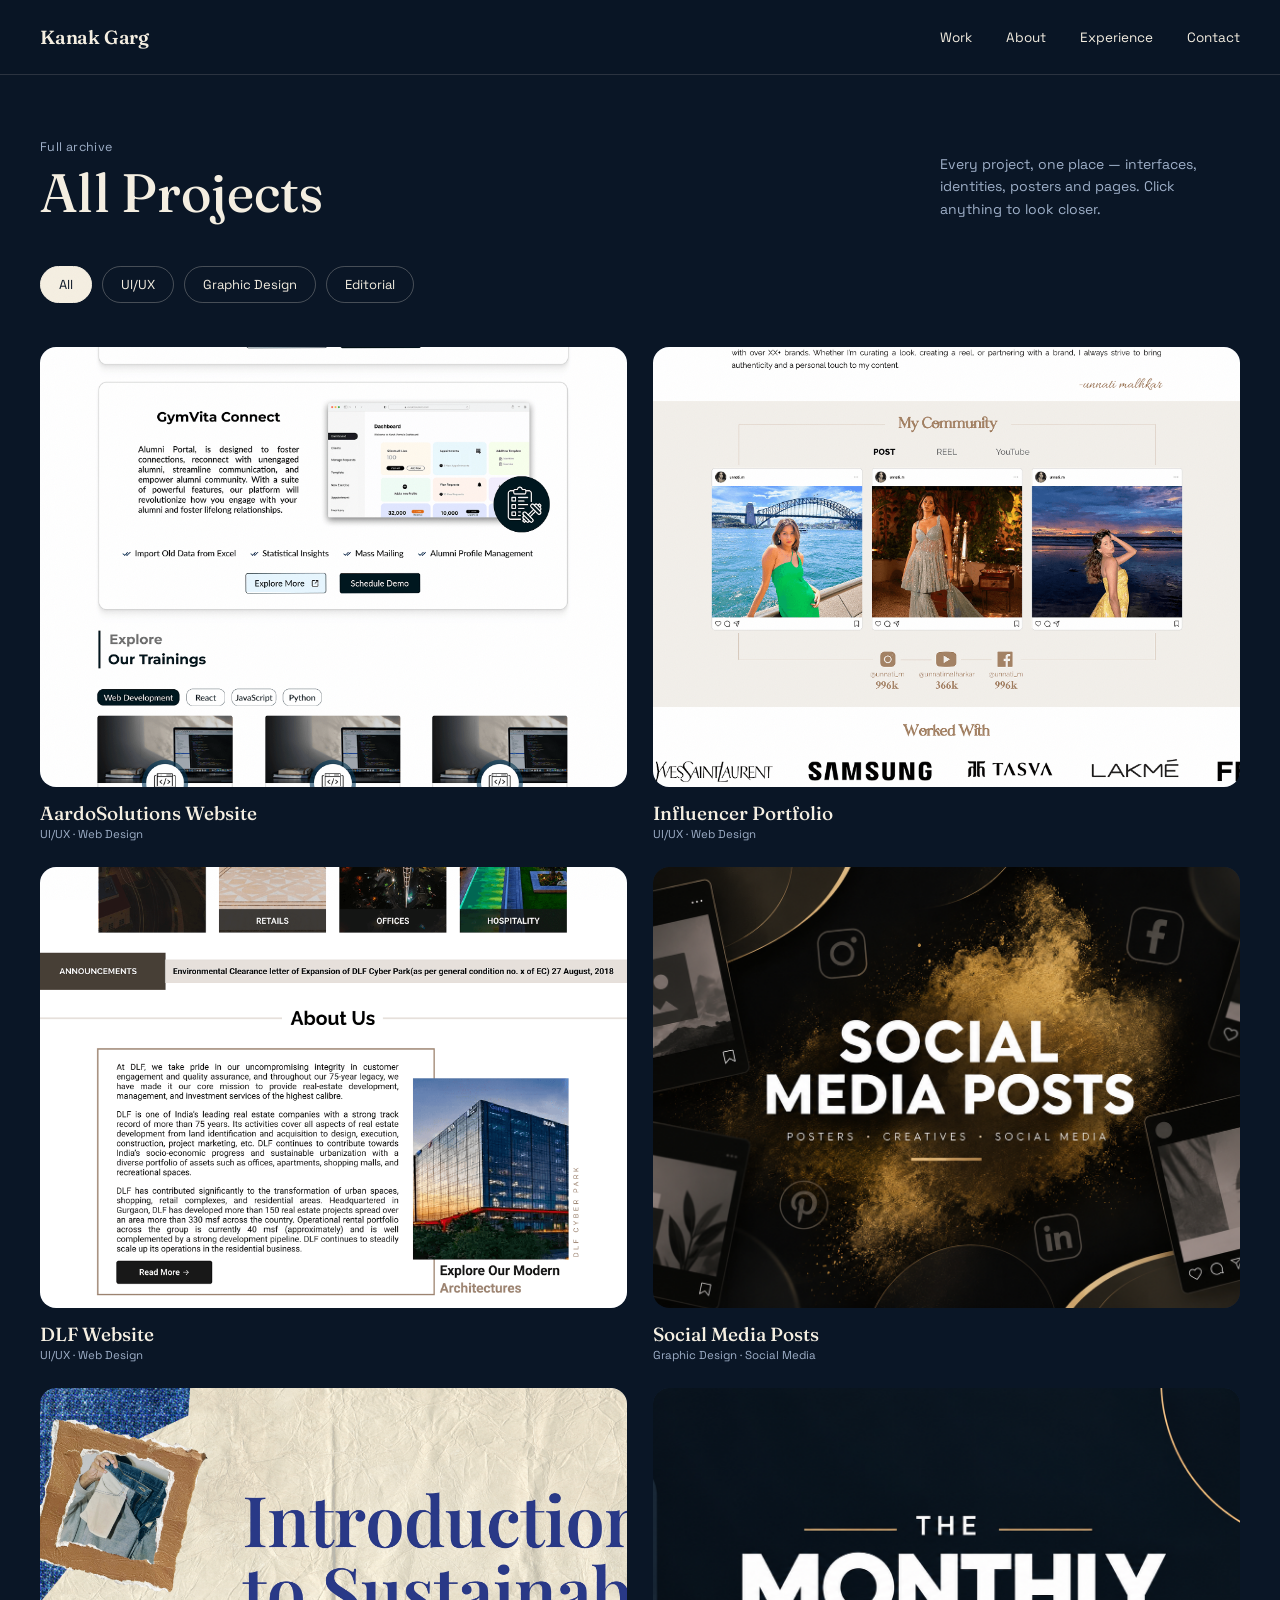
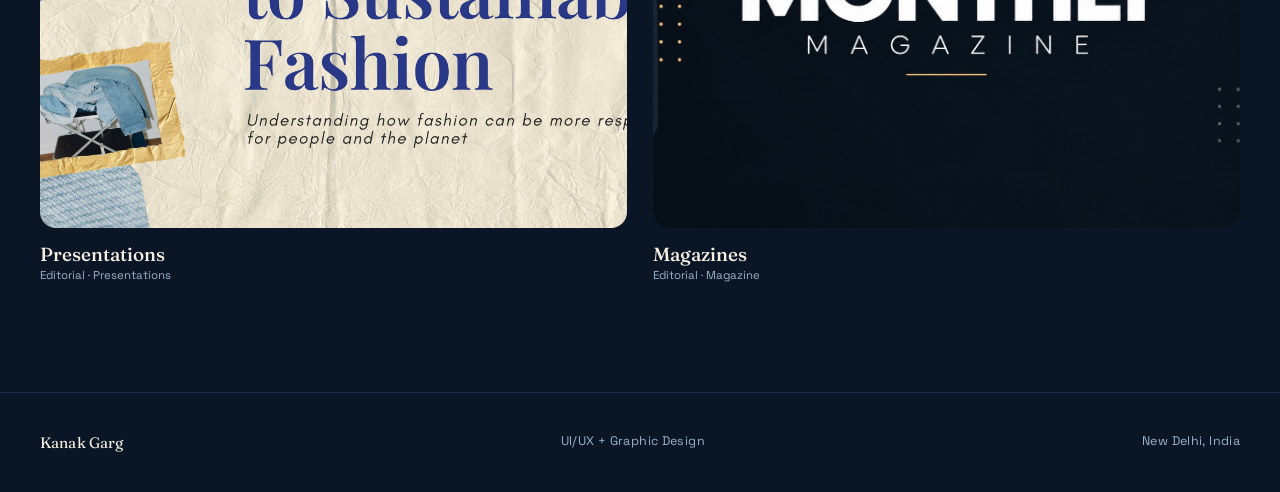
==== projects.html @ b3e83f0d "Replace portfolio with updated version" ====
<!DOCTYPE html>
<html lang="en">
<head>
<meta charset="UTF-8">
<meta name="viewport" content="width=device-width, initial-scale=1.0">
<title>Projects — Kanak Garg</title>
<meta name="description" content="The full project archive of Kanak Garg — UI/UX, graphic design, posters, editorial, presentations and branding.">

<link rel="preconnect" href="https://fonts.googleapis.com">
<link rel="preconnect" href="https://fonts.gstatic.com" crossorigin>
<link href="https://fonts.googleapis.com/css2?family=Fraunces:ital,opsz,wght@0,9..144,340;0,9..144,480;0,9..144,600;1,9..144,420&family=Space+Grotesk:wght@300;400;500;600;700&display=swap" rel="stylesheet">
<link rel="stylesheet" href="style.css">
</head>
<body>

<div class="grain"></div>
<div class="cursor-dot" id="cursorDot"></div>

<!-- ============ NAV ============ -->
<nav id="siteNav">
  <div class="wrap navwrap">
    <a href="index.html#top" class="brand">Kanak Garg</a>
    <button class="menu-toggle" id="menuToggle" aria-label="Toggle menu" aria-expanded="false">
      <span></span><span></span>
    </button>
    <div class="navlinks" id="navLinks">
      <a href="projects.html" data-nav>Work</a>
      <a href="index.html#about" data-nav>About</a>
      <a href="index.html#experience" data-nav>Experience</a>
      <a href="index.html#contact" data-nav>Contact</a>
    </div>
  </div>
</nav>

<!-- ============ ARCHIVE HEADER + GRID ============ -->
<section class="work-section archive-page">
  <div class="wrap">
    <div class="section-head">
      <div>
        <p class="kicker">Full archive</p>
        <h2 class="section-title">All Projects</h2>
      </div>
      <p class="section-note">Every project, one place — interfaces, identities, posters and pages. Click anything to look closer.</p>
    </div>

    <div class="filters" id="filters" role="tablist">
      <button class="filter-btn is-active" data-filter="all">All</button>
      <button class="filter-btn" data-filter="uiux">UI/UX</button>
      <button class="filter-btn" data-filter="graphic">Graphic Design</button>
      <button class="filter-btn" data-filter="editorial">Editorial</button>
    </div>

    <div class="grid" id="projectsGrid"><!-- injected by script.js --></div>
  </div>
</section>

<footer>
  <div class="wrap footer-wrap">
    <span class="footer-brand">Kanak Garg</span>
    <span>UI/UX + Graphic Design</span>
    <span>New Delhi, India</span>
  </div>
</footer>

<script src="script.js"></script>
</body>
</html>
---- style.css ----
/* =========================================================
   KANAK GARG — PORTFOLIO
   Tokens: paper (midnight blue) #0B1A30 / ink (cream) #F4EFE4 / accent periwinkle #7C93FF
   Display: Fraunces · Body/UI: Space Grotesk
   ========================================================= */

:root{
  --paper:#0a1626;
  --paper-2:#11213a;
  --ink:#f5efe2;
  --ink-soft:#9fb0c9;
  --accent:#8ea0ff;
  --accent-soft:#1c2a4a;
  --line: rgba(245,239,226,.14);
  --line-strong: rgba(245,239,226,.26);
  --card-1:#152641;
  --card-2:#16283a;
  --card-3:#1c2440;
  --card-4:#12253f;
  --radius:2px;
  --radius-work:16px;
  --ease: cubic-bezier(.22,.61,.27,1);
}

*{box-sizing:border-box;}
html{scroll-behavior:smooth; scroll-padding-top:76px;}
body{
  margin:0; background:var(--paper); color:var(--ink);
  font-family:'Space Grotesk', sans-serif; font-weight:400;
  -webkit-font-smoothing:antialiased; overflow-x:hidden;
}
img{display:block; max-width:100%;}
a{color:inherit; text-decoration:none;}
button{font-family:inherit; cursor:pointer; background:none; border:none; color:inherit;}
::selection{background:var(--accent); color:var(--paper);}

.wrap{max-width:1280px; margin:0 auto; padding:0 40px;}
@media (max-width:640px){ .wrap{padding:0 22px;} }

h1,h2,h3{margin:0; font-family:'Fraunces', serif; font-weight:480;}

.kicker{
  font-size:12.5px; letter-spacing:.03em; color:var(--ink-soft);
  margin:0 0 10px; text-transform:none;
}
.section-title{font-size:clamp(34px,4.4vw,54px); line-height:1.02;}
.section-head{
  display:flex; justify-content:space-between; align-items:flex-end;
  gap:30px; margin-bottom:46px; flex-wrap:wrap;
}
.section-note{max-width:300px; font-size:14px; line-height:1.6; color:var(--ink-soft); margin:0;}

/* film-grain texture overlay for a printed, non-digital feel */
.grain{
  position:fixed; inset:0; pointer-events:none; z-index:60; opacity:.035; mix-blend-mode:multiply;
  background-image:url("data:image/svg+xml,%3Csvg xmlns='http://www.w3.org/2000/svg' width='120' height='120'%3E%3Cfilter id='n'%3E%3CfeTurbulence type='fractalNoise' baseFrequency='0.9' numOctaves='2' stitchTiles='stitch'/%3E%3C/filter%3E%3Crect width='100%25' height='100%25' filter='url(%23n)'/%3E%3C/svg%3E");
}
@media (prefers-color-scheme: dark){ .grain{ opacity:.06; mix-blend-mode:overlay; } }

.cursor-dot{
  position:fixed; top:0; left:0; width:34px; height:34px; border-radius:50%;
  border:1px solid var(--ink); pointer-events:none; z-index:999; opacity:0;
  transform:translate(-50%,-50%); transition:opacity .2s, width .25s var(--ease), height .25s var(--ease), background .2s;
  mix-blend-mode:difference; display:flex; align-items:center; justify-content:center;
  font-size:10px; letter-spacing:.05em; color:var(--paper);
}
.cursor-dot.is-visible{opacity:1;}
.cursor-dot.is-view{width:74px; height:74px; background:var(--ink);}
@media (hover:none), (pointer:coarse){ .cursor-dot{display:none;} }

/* =============== NAV =============== */
#siteNav{
  position:sticky; top:0; z-index:50; background:rgba(10,22,38,.86);
  backdrop-filter:blur(10px); border-bottom:1px solid var(--line);
}
.navwrap{display:flex; align-items:center; justify-content:space-between; height:74px;}
.brand{font-family:'Fraunces', serif; font-size:19px; font-weight:600; letter-spacing:-.01em;}
.navlinks{display:flex; gap:34px; font-size:13.5px;}
.navlinks a{position:relative; padding:4px 0;}
.navlinks a::after{
  content:''; position:absolute; left:0; right:0; bottom:0; height:1px; background:var(--ink);
  transform:scaleX(0); transform-origin:right; transition:transform .3s var(--ease);
}
.navlinks a:hover::after{transform:scaleX(1); transform-origin:left;}

.menu-toggle{display:none; width:30px; height:20px; position:relative;}
.menu-toggle span{
  position:absolute; left:0; right:0; height:1.5px; background:var(--ink);
  transition:transform .3s var(--ease), opacity .3s;
}
.menu-toggle span:first-child{top:2px;}
.menu-toggle span:last-child{bottom:2px;}
.menu-toggle.is-open span:first-child{transform:translateY(8px) rotate(45deg);}
.menu-toggle.is-open span:last-child{transform:translateY(-8px) rotate(-45deg);}

@media (max-width:760px){
  .menu-toggle{display:block;}
  .navlinks{
    position:fixed; inset:74px 0 0 0; height:calc(100vh - 74px); background:var(--paper);
    flex-direction:column; justify-content:center; align-items:flex-start; gap:0;
    padding:0 28px; transform:translateY(-8px); opacity:0; pointer-events:none;
    transition:opacity .3s var(--ease), transform .3s var(--ease);
  }
  .navlinks.is-open{opacity:1; transform:translateY(0); pointer-events:auto;}
  .navlinks a{font-family:'Fraunces',serif; font-size:34px; padding:14px 0; border-bottom:1px solid var(--line); width:100%;}
}

/* =============== HERO =============== */
.hero{position:relative; padding:32px 0 120px; overflow:hidden;}
.hero-wrap{position:relative;}
.hero-index{
  position:relative; z-index:6;
  display:flex; gap:10px; font-size:12.5px; color:var(--ink-soft); margin-bottom:26px;
}
.hero-title{
  font-size:clamp(72px,13vw,168px); line-height:1.05; letter-spacing:-.015em; margin:0 0 40px;
}
.hero-title .line{display:block; overflow:hidden; padding-bottom:0.12em; margin-bottom:-0.12em;}
.hero-title em{font-style:italic; color:var(--accent);}

.hero-sub{max-width:560px; margin-left:2px; position:relative; z-index:5;}
.hero-role{
  font-size:14px; letter-spacing:.04em; color:var(--ink); margin:0 0 14px;
  padding-bottom:12px; border-bottom:1px solid var(--line-strong); display:inline-block;
}
.hero-statement{
  font-family:'Fraunces', serif; font-style:italic; font-weight:420;
  font-size:clamp(20px,2.6vw,28px); line-height:1.4; color:var(--ink-soft); margin:0;
}

.hero-title{position:relative; z-index:6;}
.hero-columns{display:grid; grid-template-columns:1fr; gap:50px; align-items:center;}
@media (min-width:901px){
  .hero-columns{grid-template-columns:1fr 1fr; gap:24px;}
}

.hero-right{display:flex; justify-content:center;}
@media (min-width:901px){ .hero-right{justify-content:flex-end;} }

/* framed design-board composition: a few prints, mounted and layered */
.hero-gallery{position:relative; width:100%; max-width:460px; height:500px;}
.hg-frame{
  position:absolute; background:var(--paper); padding:8px 8px 26px; border-radius:6px;
  box-shadow:0 26px 54px -22px rgba(0,0,0,.6); border:1px solid rgba(245,239,226,.09);
}
.hg-frame img{width:100%; display:block; aspect-ratio:4/3; object-fit:cover; border-radius:3px;}
.hg-frame figcaption{
  position:absolute; left:8px; right:8px; bottom:8px; font-size:10.5px; letter-spacing:.04em;
  color:var(--ink-soft); text-align:center;
}
.hg-1{width:72%; top:0; right:0; transform:rotate(-3deg); z-index:3;}
.hg-2{width:59%; top:38%; left:0; transform:rotate(4deg); z-index:2;}
.hg-3{width:53%; bottom:0; right:10%; transform:rotate(-6deg); z-index:1;}

@media (max-width:900px){
  .hero-gallery{
    position:static; display:flex; flex-direction:column; align-items:center;
    gap:20px; height:auto; max-width:300px; margin:0 auto;
  }
  .hg-frame{position:static; width:78% !important; transform:none !important;}
}

.scroll-cue{
  display:inline-flex; align-items:center; gap:12px; margin-top:64px; font-size:12px;
  letter-spacing:.05em; color:var(--ink-soft);
}
.sc-line{width:34px; height:1px; background:var(--ink-soft); position:relative; overflow:hidden;}
.sc-line::after{
  content:''; position:absolute; left:-100%; top:0; bottom:0; width:100%; background:var(--accent);
  animation:scline 1.8s ease-in-out infinite;
}
@keyframes scline{ 50%{left:100%;} 100%{left:100%;} }
@media (prefers-reduced-motion: reduce){ .sc-line::after{animation:none;} }

/* =============== WORK / FILTERS =============== */
.work-section{padding:90px 0 110px; border-top:1px solid var(--line);}
.archive-page{border-top:none; padding-top:64px;}
.filters{display:flex; flex-wrap:wrap; gap:10px; margin-bottom:44px;}
.filter-btn{
  font-size:13px; padding:9px 18px; border:1px solid var(--line-strong); border-radius:30px;
  transition:background .25s var(--ease), color .25s var(--ease), border-color .25s var(--ease);
}
.filter-btn:hover{border-color:var(--ink);}
.filter-btn.is-active{background:var(--ink); color:var(--paper); border-color:var(--ink);}

.grid{
  display:grid; grid-template-columns:repeat(6,1fr); gap:22px; grid-auto-flow:dense;
}
.card{
  position:relative; grid-column:span 3; opacity:0; transform:translateY(26px);
  transition:opacity .6s var(--ease), transform .6s var(--ease);
}
.card.is-visible{opacity:1; transform:translateY(0);}
.card.is-hidden{display:none;}
.card[data-size="lg"]{grid-column:span 4;}
.card[data-size="md"]{grid-column:span 3;}
.card[data-size="sm"]{grid-column:span 2;}
@media (max-width:980px){
  .grid{grid-template-columns:repeat(4,1fr);}
  .card[data-size="lg"]{grid-column:span 4;}
  .card[data-size="md"]{grid-column:span 2;}
  .card[data-size="sm"]{grid-column:span 2;}
}
@media (max-width:640px){
  .grid{grid-template-columns:1fr; gap:34px;}
  .card, .card[data-size="lg"], .card[data-size="md"], .card[data-size="sm"]{grid-column:1;}
}

.card-frame{
  display:block; position:relative; overflow:hidden; border-radius:var(--radius-work); background:var(--card-1);
  cursor:pointer;
}
.card-frame.is-locked{cursor:default;}
.card-frame.is-locked::after{
  content:"Link coming soon"; position:absolute; right:14px; bottom:14px; z-index:2;
  font-size:11px; letter-spacing:.04em; color:var(--paper); background:rgba(21,20,15,.55);
  padding:5px 10px; border-radius:20px; opacity:0; transition:opacity .25s var(--ease);
}
.card-frame.is-locked:hover::after{opacity:1;}
.card:hover .card-frame.is-locked img{transform:scale(1.03);}
.card[data-cat="uiux"] .card-frame, .card[data-cat="branding"] .card-frame{aspect-ratio:4/3;}
.card[data-cat="graphic"] .card-frame{aspect-ratio:1/1;}\n.card[data-cat="poster"] .card-frame{aspect-ratio:3/4;}
.card[data-cat="editorial"] .card-frame{aspect-ratio:8/5.5;}
.card[data-cat="presentation"] .card-frame{aspect-ratio:16/10;}

/* Homepage: exactly 4 featured projects, all identical size, 2x2 */
#homeWorkGrid{grid-template-columns:repeat(2,1fr); gap:26px;}
#homeWorkGrid .card{grid-column:auto;}
#homeWorkGrid .card-frame{aspect-ratio:4/3;}
@media (max-width:640px){ #homeWorkGrid{grid-template-columns:1fr;} }

.view-all-wrap{display:flex; justify-content:center; margin-top:52px;}
.view-all-btn{
  font-size:13px; letter-spacing:.04em; padding:14px 34px; border:1px solid var(--line-strong);
  border-radius:30px; transition:background .25s var(--ease), color .25s var(--ease), border-color .25s var(--ease);
}
.view-all-btn:hover{background:var(--ink); color:var(--paper); border-color:var(--ink);}

/* Projects archive page: clean uniform 2-col / 1-col grid */
#projectsGrid{grid-template-columns:repeat(2,1fr); gap:26px;}
#projectsGrid .card{grid-column:auto;}
#projectsGrid .card-frame{aspect-ratio:4/3;}
@media (max-width:760px){ #projectsGrid{grid-template-columns:1fr;} }

.card-frame img{
  width:100%; height:100%; object-fit:cover; transform:scale(1.03);
  transition:transform .7s var(--ease);
}
.card:hover .card-frame img{transform:scale(1.1);}

/* per-category placeholder art (used when no image supplied yet) */
.ph{
  width:100%; height:100%; display:flex; flex-direction:column; justify-content:space-between;
  padding:20px; position:relative; overflow:hidden;
}
.ph::before{
  content:''; position:absolute; inset:0; opacity:.5;
  background-image:repeating-linear-gradient(115deg, rgba(245,239,226,.07) 0 1px, transparent 1px 18px);
}
.ph .ph-mark{font-family:'Fraunces',serif; font-size:15px; letter-spacing:.02em; position:relative;}
.ph .ph-init{
  font-family:'Fraunces',serif; font-style:italic; font-weight:420; line-height:.8; position:relative;
  font-size:clamp(40px,7vw,74px); align-self:flex-end;
}
.card[data-cat="uiux"] .ph{background:var(--card-4);}
.card[data-cat="graphic"] .ph{background:var(--card-3);}
.card[data-cat="poster"] .ph{background:var(--card-2);}
.card[data-cat="editorial"] .ph{background:var(--card-1);}
.card[data-cat="presentation"] .ph{background:#132038;}
.card[data-cat="branding"] .ph{background:#1e2142;}

.card-info{display:flex; justify-content:space-between; align-items:baseline; margin-top:14px; gap:12px;}
.card-title{font-family:'Fraunces',serif; font-size:19px; font-weight:500;}
.card-meta{font-size:12px; color:var(--ink-soft); white-space:nowrap;}
.card-cat{display:block; font-size:11.5px; color:var(--ink-soft); margin-top:2px;}

/* =============== ABOUT =============== */
.about-section{padding:100px 0; border-top:1px solid var(--line);}
.about-grid{display:grid; grid-template-columns:1fr 1.35fr; gap:60px;}
.about-title{font-size:clamp(34px,4.6vw,58px); line-height:1.08;}
.about-body p{font-size:17px; line-height:1.75; color:var(--ink-soft); max-width:58ch; margin:0 0 20px;}
.skills-strip{display:flex; flex-wrap:wrap; gap:10px 12px; margin-top:30px;}
.skills-strip span{
  font-size:12.5px; padding:8px 15px; border:1px solid var(--line-strong); border-radius:30px; color:var(--ink);
}
@media (max-width:820px){ .about-grid{grid-template-columns:1fr; gap:34px;} }

/* =============== EXPERIENCE =============== */
.exp-section{padding:100px 0; border-top:1px solid var(--line);}
.experience-cards{display:grid; grid-template-columns:repeat(2,minmax(0,1fr)); gap:20px; margin-top:48px; max-width:1100px;}
.experience-card{
  position:relative; padding:30px; border:1px solid var(--line-strong); border-radius:20px;
  background:rgba(255,255,255,.025); overflow:hidden; transition:transform .35s var(--ease), border-color .35s var(--ease), background .35s var(--ease);
}
.experience-card:hover{transform:translateY(-5px); border-color:var(--accent); background:rgba(255,255,255,.045);}
.experience-top{display:flex; justify-content:space-between; align-items:center; padding-bottom:22px; border-bottom:1px solid var(--line);}
.exp-date{font-size:13px; color:var(--ink-soft); letter-spacing:.02em;}
.exp-index{font-family:'Fraunces',serif; font-size:15px; color:var(--accent);}
.experience-main{display:grid; grid-template-columns:1fr; gap:18px; padding:25px 0 20px;}
.exp-role{font-family:'Fraunces',serif; font-size:28px; line-height:1.05; margin:0 0 7px;}
.exp-org{font-size:14px; color:var(--accent); margin:0; line-height:1.5;}
.exp-summary{font-size:14px; line-height:1.65; color:var(--ink-soft); margin:0; max-width:58ch;}
.exp-details{margin:0; padding:0 0 22px 18px; color:var(--ink-soft); font-size:13.5px; line-height:1.65;}
.exp-details li{margin-bottom:7px; padding-left:3px;}
.exp-tags{display:flex; flex-wrap:wrap; gap:7px; padding-top:18px; border-top:1px solid var(--line);}
.exp-tags span{font-size:11px; padding:6px 10px; border:1px solid var(--line-strong); border-radius:999px; color:var(--ink-soft);}
@media (max-width:900px){.experience-cards{grid-template-columns:1fr; max-width:700px;}}
@media (max-width:640px){.exp-section{padding:75px 0}.experience-cards{margin-top:35px;gap:14px}.experience-card{padding:23px;border-radius:16px}.exp-role{font-size:25px}.experience-main{padding:20px 0 15px}.exp-details{font-size:13px}}

/* =============== CONTACT =============== */
.contact-section{
  padding:128px 0 92px;
  border-top:1px solid var(--line);
  text-align:center;
  background:var(--paper-2);
  position:relative;
  overflow:hidden;
}
.contact-section::before{
  content:''; position:absolute; top:-35%; left:50%; width:760px; height:760px;
  transform:translateX(-50%);
  background:radial-gradient(circle, var(--accent-soft) 0%, transparent 68%);
  opacity:.52; pointer-events:none;
}
.contact-section .wrap{position:relative; z-index:1;}
.contact-kicker{
  margin:0 0 24px;
  color:var(--accent);
  font-size:12px;
  line-height:1;
  letter-spacing:.08em;
  text-transform:uppercase;
}
.contact-title{
  position:relative;
  max-width:1000px;
  margin:0 auto 30px;
  font-size:clamp(54px,8vw,112px);
  line-height:.94;
  letter-spacing:-.025em;
}
.contact-title em{font-style:italic; color:var(--accent);}
.contact-copy{
  max-width:760px;
  margin:0 auto 42px;
  color:var(--ink-soft);
  font-size:18px;
  line-height:1.55;
}
.contact-links{
  position:relative;
  display:flex;
  justify-content:center;
  flex-wrap:wrap;
  gap:14px;
  border-top:0;
}
.contact-link{
  flex:0 0 auto;
  display:inline-flex;
  align-items:center;
  justify-content:center;
  min-width:92px;
  padding:13px 25px;
  border:1px solid var(--line-strong);
  border-radius:999px;
  position:relative;
  overflow:hidden;
  transition:background .3s var(--ease), border-color .3s var(--ease), color .3s var(--ease), transform .3s var(--ease);
}
.contact-link + .contact-link{border-left:1px solid var(--line-strong);}
.contact-link::before{display:none;}
.contact-link:hover{
  background:var(--ink);
  border-color:var(--ink);
  color:var(--paper);
  transform:translateY(-2px);
}
.cl-label{font-size:14px; letter-spacing:.02em; color:inherit;}
.cl-value{display:none;}
@media (max-width:640px){
  .contact-section{padding:92px 0 70px;}
  .contact-title{font-size:clamp(46px,13vw,72px);}
  .contact-copy{font-size:16px; margin-bottom:32px;}
  .contact-links{gap:10px;}
  .contact-link{min-width:88px; padding:12px 21px;}
}

/* =============== FOOTER =============== */
footer{padding:40px 0; background:var(--paper); border-top:1px solid var(--accent-soft);}
.footer-wrap{display:flex; justify-content:space-between; flex-wrap:wrap; gap:10px; font-size:12.5px; letter-spacing:.03em; color:var(--ink-soft);}
.footer-brand{font-family:'Fraunces',serif; color:var(--ink); font-size:15px; letter-spacing:.01em;}
@media (max-width:520px){ .footer-wrap{flex-direction:column; gap:6px;} }

/* reveal-on-scroll (generic) */
.reveal{opacity:0; transform:translateY(22px); transition:opacity .7s var(--ease), transform .7s var(--ease);}
.reveal.is-visible{opacity:1; transform:translateY(0);}

@media (prefers-reduced-motion: reduce){
  *{animation-duration:.001ms !important; transition-duration:.001ms !important;}
}

/* =============== PROJECT GALLERY =============== */
body.project-modal-open{overflow:hidden;}
.project-view-trigger{
  width:100%; border:0; padding:0; color:inherit; font:inherit; text-align:left;
  appearance:none; -webkit-appearance:none;
}
.project-view-trigger:focus-visible{outline:2px solid var(--accent); outline-offset:4px;}
.project-view-trigger::after{
  content:'View project →'; position:absolute; right:14px; bottom:14px; z-index:3;
  font-size:11px; letter-spacing:.04em; color:var(--paper);
  background:rgba(21,20,15,.72); padding:7px 11px; border-radius:20px;
  opacity:0; transform:translateY(4px); transition:opacity .25s var(--ease), transform .25s var(--ease);
}
.project-view-trigger:hover::after{opacity:1; transform:translateY(0);}

.project-modal{
  position:fixed; inset:0; z-index:9999; display:grid; place-items:center;
  padding:24px; opacity:0; visibility:hidden; pointer-events:none;
  transition:opacity .25s ease, visibility .25s ease;
}
.project-modal.is-open{opacity:1; visibility:visible; pointer-events:auto;}
.project-modal-backdrop{position:absolute; inset:0; background:rgba(5,9,16,.88); backdrop-filter:blur(8px);}
.project-modal-dialog{
  position:relative; z-index:1; width:min(1280px, 96vw); height:min(94vh, 1080px);
  display:flex; flex-direction:column; overflow:hidden; border:1px solid rgba(245,239,226,.16);
  border-radius:22px; background:#0d1726; box-shadow:0 30px 90px rgba(0,0,0,.45);
}
.project-modal-head{
  flex:0 0 auto; display:flex; justify-content:space-between; align-items:center; gap:20px;
  padding:18px 24px; border-bottom:1px solid rgba(245,239,226,.12); background:#0d1726;
}
.project-modal-kicker{margin:0 0 3px; font-size:10px; text-transform:uppercase; letter-spacing:.12em; color:var(--accent);}
.project-modal-head h2{margin:0; font-family:'Fraunces',serif; font-size:24px; font-weight:500; color:var(--ink);}
.project-modal-close{
  width:42px; height:42px; border:1px solid rgba(245,239,226,.18); border-radius:50%;
  background:transparent; color:var(--ink); font-size:27px; line-height:1; cursor:pointer;
  transition:background .2s ease, border-color .2s ease, transform .2s ease;
}
.project-modal-close:hover{background:rgba(245,239,226,.08); border-color:var(--accent); transform:rotate(4deg);}
.project-modal-viewer{position:relative; flex:1 1 auto; min-height:0; display:flex; align-items:center; background:#070d16;}
.project-slide-wrap{width:100%; height:100%; overflow:auto; display:flex; justify-content:center; align-items:flex-start; padding:24px 72px; scrollbar-width:thin; scrollbar-color:rgba(245,239,226,.3) transparent;}
.project-slide{width:max-content; max-width:100%; margin:0 auto;}
.project-page-image{
  display:none; width:auto; max-width:100%; height:auto; max-height:none; margin:0 auto;
  user-select:none; -webkit-user-drag:none; box-shadow:0 14px 45px rgba(0,0,0,.28); background:white;
}
.project-page-image.is-active{display:block;}
 .project-page-video{
  display:none; width:auto; max-width:100%; max-height:calc(94vh - 170px); margin:0 auto; box-shadow:0 14px 45px rgba(0,0,0,.28); background:#000;
}
.project-page-video.is-active{display:block;}
.project-arrow{
  position:absolute; z-index:4; top:50%; transform:translateY(-50%); width:48px; height:48px;
  display:grid; place-items:center; border:1px solid rgba(245,239,226,.22); border-radius:50%;
  background:rgba(7,13,22,.78); color:var(--ink); font-size:25px; cursor:pointer;
  transition:background .2s ease, border-color .2s ease, transform .2s ease;
}
.project-arrow:hover{background:var(--accent); color:#15140f; border-color:var(--accent);}
.project-arrow-prev{left:18px;}.project-arrow-next{right:18px;}
.project-modal-foot{
  flex:0 0 auto; display:flex; align-items:center; gap:18px; flex-wrap:wrap;
  padding:12px 24px; border-top:1px solid rgba(245,239,226,.12); color:var(--ink-soft); font-size:11px; background:#0d1726;
}
.project-modal-foot span:nth-child(2){opacity:.7;}
.project-modal-foot a{margin-left:auto; color:var(--ink); text-decoration:none; border-bottom:1px solid var(--accent); padding-bottom:2px;}
.project-modal-foot a:hover{color:var(--accent);}

@media (max-width:760px){
  .project-modal{padding:8px;}
  .project-modal-dialog{width:100%; height:96vh; border-radius:16px;}
  .project-modal-head{padding:14px 16px;}
  .project-modal-head h2{font-size:20px;}
  .project-slide-wrap{padding:14px 48px;}
  .project-arrow{width:38px; height:38px; font-size:20px;}
  .project-arrow-prev{left:7px;}.project-arrow-next{right:7px;}
  .project-modal-foot{padding:10px 14px; gap:8px;}
  .project-modal-foot span:nth-child(2){display:none;}
  .project-modal-foot a{margin-left:auto;}
}

/* Single-page portfolio viewer: preserve the original artwork and let the
   visitor scroll the full-height page instead of squeezing it into a card. */
.project-page-image{
  image-rendering:auto;
  image-rendering:-webkit-optimize-contrast;
}
.project-slide-wrap.single-page-view{justify-content:center;}


/* =============== GRAPHICS & POSTS COLLECTION =============== */
.posts-modal-dialog{width:min(1180px,96vw); height:min(90vh,900px);}
.posts-collection-wrap{flex:1 1 auto; min-height:0; overflow:auto; padding:28px 30px 34px;}
.posts-collection-intro{
  display:flex; align-items:baseline; justify-content:space-between; gap:20px;
  margin-bottom:24px; color:var(--ink-soft); font-size:12px;
}
.posts-collection-intro p{margin:0; color:var(--ink); font-size:13px; letter-spacing:.03em;}
.posts-collection-grid{
  display:grid; grid-template-columns:repeat(3,minmax(0,1fr)); gap:22px;
}
.post-collection-card{
  min-width:0; cursor:pointer; outline:none;
}
.post-collection-cover{
  position:relative; aspect-ratio:1/1; overflow:hidden; border-radius:16px;
  background:#101b2c; border:1px solid rgba(245,239,226,.12);
}
.post-collection-cover img{
  width:100%; height:100%; object-fit:cover; transition:transform .55s var(--ease);
}
.post-collection-card:hover .post-collection-cover img,
.post-collection-card:focus-visible .post-collection-cover img{transform:scale(1.035);}
.post-slide-count,.post-open-label{
  position:absolute; bottom:12px; padding:6px 10px; border-radius:999px;
  font-size:10px; letter-spacing:.04em; background:rgba(7,13,22,.78);
  backdrop-filter:blur(5px); border:1px solid rgba(245,239,226,.13);
}
.post-slide-count{left:12px; color:var(--ink-soft);}
.post-open-label{right:12px; color:var(--ink); opacity:0; transform:translateY(4px); transition:opacity .25s var(--ease),transform .25s var(--ease);}
.post-collection-card:hover .post-open-label,
.post-collection-card:focus-visible .post-open-label{opacity:1; transform:translateY(0);}
.post-collection-info{padding:14px 2px 0;}
.post-collection-info h3{
  margin:3px 0 5px; font-size:22px; line-height:1.08; font-weight:500;
}
.post-collection-info > span{display:block; color:var(--ink-soft); font-size:11px;}
.post-collection-number{
  margin:0; color:var(--accent); font-size:10px; text-transform:uppercase; letter-spacing:.1em;
}
.project-modal-heading{display:flex; align-items:center; gap:16px; min-width:0;}
.project-back-posts{
  display:none; flex:0 0 auto; align-items:center; gap:5px; padding:7px 10px;
  border:1px solid rgba(245,239,226,.15); border-radius:999px; color:var(--ink-soft);
  font-size:11px; transition:color .2s ease,border-color .2s ease,background .2s ease;
}
.project-back-posts:hover{color:var(--ink); border-color:var(--accent); background:rgba(245,239,226,.04);}

@media (max-width:900px){
  .posts-collection-grid{grid-template-columns:repeat(2,minmax(0,1fr));}
}
@media (max-width:600px){
  .posts-modal-dialog{height:96vh;}
  .posts-collection-wrap{padding:20px 16px 26px;}
  .posts-collection-intro{display:block; margin-bottom:18px;}
  .posts-collection-intro span{display:block; margin-top:5px;}
  .posts-collection-grid{grid-template-columns:1fr; gap:28px;}
  .post-collection-info h3{font-size:20px;}
  .project-modal-heading{gap:9px;}
  .project-back-posts{font-size:10px; padding:6px 8px;}
}


/* =============== MAGAZINES COLLECTION =============== */
.magazines-modal-dialog{width:min(1180px,96vw); height:min(90vh,900px);}
.magazine-cover{aspect-ratio:3/4;}
.magazine-cover img{object-fit:cover; object-position:center top;}
.magazine-pdf-frame{
  display:block; width:min(1100px,100%); height:100%; min-height:72vh; border:0; margin:0 auto;
  background:#fff;
}
.magazine-collection-card .post-collection-info h3{font-size:21px;}
.presentation-collection-card .post-collection-cover{aspect-ratio:16/9;}
.presentation-collection-card .post-collection-cover img{object-position:center;}
@media (max-width:900px){
  .magazines-modal-dialog{height:96vh;}
}
@media (max-width:600px){
  .magazine-pdf-frame{min-height:76vh;}
}
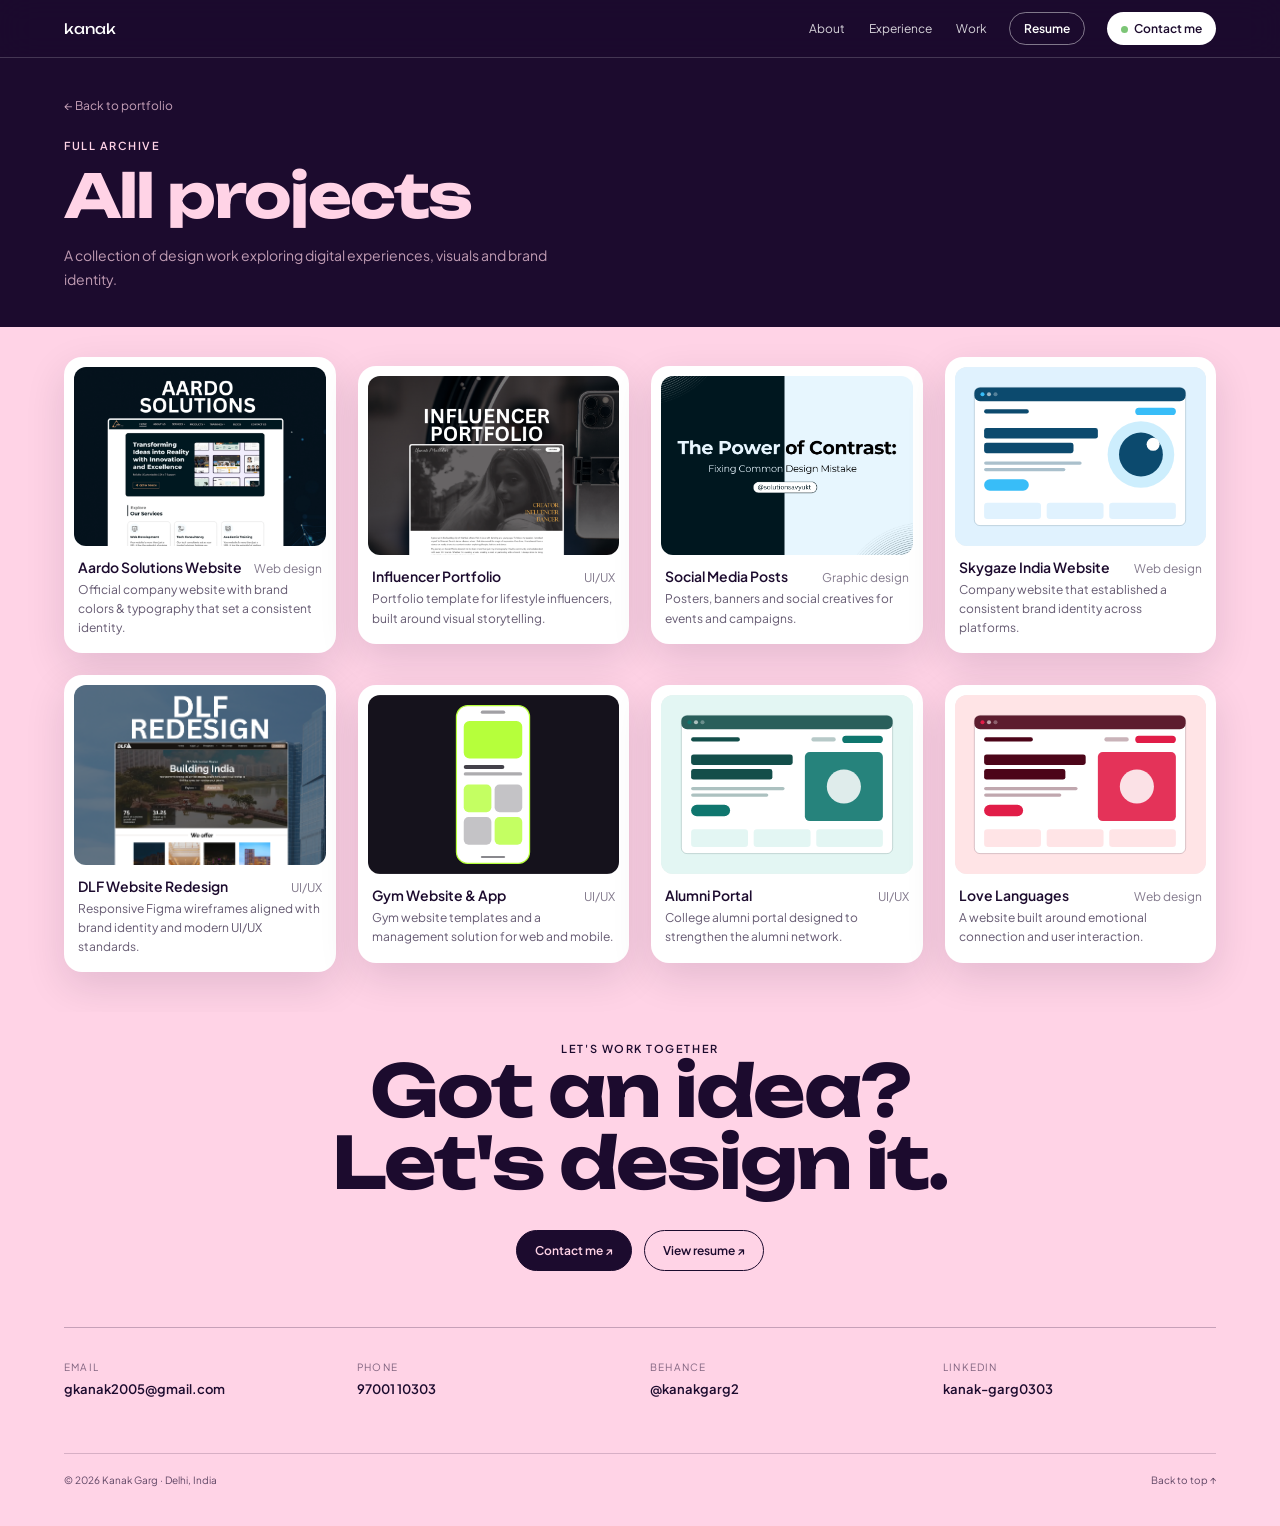
==== commit 674049be: "Update portfolio" ====
--- a/projects.html
+++ b/projects.html
@@ -1,67 +1,113 @@
-<!DOCTYPE html>
+<!doctype html>
 <html lang="en">
 <head>
-<meta charset="UTF-8">
-<meta name="viewport" content="width=device-width, initial-scale=1.0">
-<title>Projects — Kanak Garg</title>
-<meta name="description" content="The full project archive of Kanak Garg — UI/UX, graphic design, posters, editorial, presentations and branding.">
-
-<link rel="preconnect" href="https://fonts.googleapis.com">
-<link rel="preconnect" href="https://fonts.gstatic.com" crossorigin>
-<link href="https://fonts.googleapis.com/css2?family=Fraunces:ital,opsz,wght@0,9..144,340;0,9..144,480;0,9..144,600;1,9..144,420&family=Space+Grotesk:wght@300;400;500;600;700&display=swap" rel="stylesheet">
+<meta charset="utf-8">
+<meta name="viewport" content="width=device-width, initial-scale=1">
+<meta name="description" content="Every project by Kanak Garg — UI/UX, web design and graphic design.">
+<title>All projects — Kanak Garg</title>
 <link rel="stylesheet" href="style.css">
 </head>
-<body>
+<body id="top">
+<header class="site-nav" id="nav" aria-label="Primary navigation">
+  <a class="logo" href="index.html#intro">kanak</a>
+  <nav class="nav-links">
+    <a href="index.html#about">About</a><a href="index.html#experience">Experience</a><a href="index.html#work">Work</a>
+  </nav>
+  <a class="nav-resume" href="resume.html">Resume</a>
+  <a class="nav-contact" href="https://wa.me/919700110303?text=Hi%20Kanak%2C%20I%27d%20like%20to%20talk%20about%20a%20project." target="_blank" rel="noopener noreferrer"><span class="dot"></span>Contact me</a>
+</header>
 
-<div class="grain"></div>
-<div class="cursor-dot" id="cursorDot"></div>
+<main>
+<section class="section purple page-head">
+  <a class="back-link" href="index.html#work">← Back to portfolio</a>
+  <div class="eyebrow">Full archive</div>
+  <h1>All projects</h1>
+  <p>A collection of design work exploring digital experiences, visuals and brand identity.</p>
+</section>
 
-<!-- ============ NAV ============ -->
-<nav id="siteNav">
-  <div class="wrap navwrap">
-    <a href="index.html#top" class="brand">Kanak Garg</a>
-    <button class="menu-toggle" id="menuToggle" aria-label="Toggle menu" aria-expanded="false">
-      <span></span><span></span>
+<section class="section pink">
+  <div class="projects-grid">
+    <button class="proj reveal project-trigger" type="button" data-project="aardo">
+      <div class="project-frame"><img src="assets/project-gallery/aardo-cover.png" alt="Aardo Solutions Website" loading="lazy"><div class="caption"><strong>Aardo Solutions Website</strong><small>Web design</small></div><p>Official company website with brand colors &amp; typography that set a consistent identity.</p></div>
     </button>
-    <div class="navlinks" id="navLinks">
-      <a href="projects.html" data-nav>Work</a>
-      <a href="index.html#about" data-nav>About</a>
-      <a href="index.html#experience" data-nav>Experience</a>
-      <a href="index.html#contact" data-nav>Contact</a>
-    </div>
-  </div>
-</nav>
 
-<!-- ============ ARCHIVE HEADER + GRID ============ -->
-<section class="work-section archive-page">
-  <div class="wrap">
-    <div class="section-head">
-      <div>
-        <p class="kicker">Full archive</p>
-        <h2 class="section-title">All Projects</h2>
-      </div>
-      <p class="section-note">Every project, one place — interfaces, identities, posters and pages. Click anything to look closer.</p>
-    </div>
+    <button class="proj reveal project-trigger" type="button" data-project="influencer">
+      <div class="project-frame"><img src="assets/project-gallery/influencer-cover.png" alt="Influencer Portfolio" loading="lazy"><div class="caption"><strong>Influencer Portfolio</strong><small>UI/UX</small></div><p>Portfolio template for lifestyle influencers, built around visual storytelling.</p></div>
+    </button>
 
-    <div class="filters" id="filters" role="tablist">
-      <button class="filter-btn is-active" data-filter="all">All</button>
-      <button class="filter-btn" data-filter="uiux">UI/UX</button>
-      <button class="filter-btn" data-filter="graphic">Graphic Design</button>
-      <button class="filter-btn" data-filter="editorial">Editorial</button>
-    </div>
+    <button class="proj reveal project-trigger" type="button" data-project="social">
+      <div class="project-frame"><img src="assets/project-gallery/social-cover.png" alt="Social Media Posts" loading="lazy"><div class="caption"><strong>Social Media Posts</strong><small>Graphic design</small></div><p>Posters, banners and social creatives for events and campaigns.</p></div>
+    </button>
 
-    <div class="grid" id="projectsGrid"><!-- injected by script.js --></div>
+    <button class="proj reveal project-trigger" type="button" data-project="skygaze">
+      <div class="project-frame"><img src="images/projects/skygaze.svg" alt="Skygaze India Website" loading="lazy"><div class="caption"><strong>Skygaze India Website</strong><small>Web design</small></div><p>Company website that established a consistent brand identity across platforms.</p></div>
+    </button>
+
+    <button class="proj reveal project-trigger" type="button" data-project="dlf">
+      <div class="project-frame"><img src="assets/project-gallery/dlf-cover.png" alt="DLF Website Redesign" loading="lazy"><div class="caption"><strong>DLF Website Redesign</strong><small>UI/UX</small></div><p>Responsive Figma wireframes aligned with brand identity and modern UI/UX standards.</p></div>
+    </button>
+
+    <button class="proj reveal project-trigger" type="button" data-project="gym">
+      <div class="project-frame"><img src="images/projects/gym.svg" alt="Gym Website and App" loading="lazy"><div class="caption"><strong>Gym Website &amp; App</strong><small>UI/UX</small></div><p>Gym website templates and a management solution for web and mobile.</p></div>
+    </button>
+
+    <button class="proj reveal project-trigger" type="button" data-project="alumni">
+      <div class="project-frame"><img src="images/projects/alumni.svg" alt="Alumni Portal" loading="lazy"><div class="caption"><strong>Alumni Portal</strong><small>UI/UX</small></div><p>College alumni portal designed to strengthen the alumni network.</p></div>
+    </button>
+
+    <button class="proj reveal project-trigger" type="button" data-project="love">
+      <div class="project-frame"><img src="images/projects/love.svg" alt="Love Languages" loading="lazy"><div class="caption"><strong>Love Languages</strong><small>Web design</small></div><p>A website built around emotional connection and user interaction.</p></div>
+    </button>
   </div>
 </section>
 
-<footer>
-  <div class="wrap footer-wrap">
-    <span class="footer-brand">Kanak Garg</span>
-    <span>UI/UX + Graphic Design</span>
-    <span>New Delhi, India</span>
+<section id="contact" class="section pink contact">
+  <div class="reveal">
+    <div class="eyebrow">Let's work together</div>
+    <h2>Got an idea?<br>Let's design it.</h2>
   </div>
-</footer>
+  <div class="btns">
+    <a class="btn solid magnetic" href="https://wa.me/919700110303?text=Hi%20Kanak%2C%20I%27d%20like%20to%20talk%20about%20a%20project." target="_blank" rel="noopener noreferrer">Contact me ↗</a>
+    <a class="btn magnetic" href="resume.html">View resume ↗</a>
+  </div>
+  <div class="contact-grid">
+    <div class="contact-item"><small>Email</small><a href="https://mail.google.com/mail/?view=cm&amp;fs=1&amp;to=gkanak2005@gmail.com" target="_blank" rel="noopener noreferrer">gkanak2005@gmail.com</a></div>
+    <div class="contact-item"><small>Phone</small><a href="tel:+919700110303">97001 10303</a></div>
+    <div class="contact-item"><small>Behance</small><a href="https://www.behance.net/kanakgarg2" target="_blank" rel="noopener">@kanakgarg2</a></div>
+    <div class="contact-item"><small>LinkedIn</small><a href="https://www.linkedin.com/in/kanak-garg0303" target="_blank" rel="noopener">kanak-garg0303</a></div>
+  </div>
+  <div class="footer"><span>© 2026 Kanak Garg · Delhi, India</span><a href="#top" id="backToTop">Back to top ↑</a></div>
+</section>
+</main>
 
+<!-- Project viewer, based on the project viewer used in the other Kanak Garg portfolio. -->
+<div class="project-modal" id="projectModal" aria-hidden="true">
+  <div class="project-modal-backdrop" data-close-project></div>
+  <div class="project-modal-panel" role="dialog" aria-modal="true" aria-labelledby="projectModalTitle">
+    <button class="project-modal-close" type="button" aria-label="Close project">×</button>
+    <div class="project-modal-head">
+      <div>
+        <div class="project-modal-kicker" id="projectModalCategory">Project</div>
+        <h2 id="projectModalTitle">Project</h2>
+      </div>
+      <div class="project-modal-counter" id="projectCounter">1 / 1</div>
+    </div>
+    <div class="project-modal-stage">
+      <button class="project-arrow project-arrow-prev" type="button" aria-label="Previous image">←</button>
+      <div class="project-slide" id="projectSlide"></div>
+      <button class="project-arrow project-arrow-next" type="button" aria-label="Next image">→</button>
+    </div>
+    <div class="project-modal-footer">
+      <p id="projectModalDescription"></p>
+      <a id="projectBehance" class="project-behance" href="#" target="_blank" rel="noopener noreferrer">View on Behance ↗</a>
+    </div>
+    <div class="project-thumbs" id="projectThumbs"></div>
+  </div>
+</div>
+
+<a class="wa" id="wa" href="https://wa.me/919700110303?text=Hi%20Kanak%2C%20I%27d%20like%20to%20talk%20about%20a%20project." target="_blank" rel="noopener noreferrer" aria-label="Chat with Kanak on WhatsApp">
+  <svg viewBox="0 0 24 24" aria-hidden="true"><path d="M20.52 3.48A11.82 11.82 0 0 0 12.06 0C5.53 0 .22 5.31.22 11.84c0 2.09.55 4.13 1.6 5.92L.12 24l6.39-1.67a11.82 11.82 0 0 0 5.55 1.39h.01c6.52 0 11.83-5.31 11.83-11.84 0-3.16-1.23-6.13-3.38-8.4ZM12.07 21.7h-.01a9.83 9.83 0 0 1-5.01-1.37l-.36-.21-3.79.99 1.01-3.69-.23-.38a9.83 9.83 0 1 1 8.39 4.66Zm5.4-7.38c-.3-.15-1.77-.87-2.04-.97-.27-.1-.47-.15-.67.15-.2.3-.77.97-.94 1.17-.17.2-.35.22-.65.07-.3-.15-1.27-.47-2.42-1.49-.89-.79-1.49-1.76-1.66-2.06-.17-.3-.02-.46.13-.61.14-.14.3-.35.45-.52.15-.17.2-.3.3-.5.1-.2.05-.37-.02-.52-.07-.15-.67-1.62-.92-2.22-.24-.58-.49-.5-.67-.51h-.57c-.2 0-.52.07-.79.37-.27.3-1.04 1.02-1.04 2.49s1.07 2.89 1.22 3.09c.15.2 2.1 3.2 5.09 4.49.71.31 1.27.5 1.7.64.72.23 1.38.2 1.9.12.58-.09 1.77-.72 2.02-1.42.25-.7.25-1.3.17-1.42-.07-.12-.27-.2-.57-.35Z"/></svg>
+</a>
 <script src="script.js"></script>
 </body>
 </html>
--- a/style.css
+++ b/style.css
@@ -1,571 +1,1994 @@
-/* =========================================================
-   KANAK GARG — PORTFOLIO
-   Tokens: paper (midnight blue) #0B1A30 / ink (cream) #F4EFE4 / accent periwinkle #7C93FF
-   Display: Fraunces · Body/UI: Space Grotesk
-   ========================================================= */
+@import url('https://fonts.googleapis.com/css2?family=Mrs+Saint+Delafield&family=Plus+Jakarta+Sans:wght@400;500;600;700&family=Unbounded:wght@700;800&display=swap');
 
 :root{
-  --paper:#0a1626;
-  --paper-2:#11213a;
-  --ink:#f5efe2;
-  --ink-soft:#9fb0c9;
-  --accent:#8ea0ff;
-  --accent-soft:#1c2a4a;
-  --line: rgba(245,239,226,.14);
-  --line-strong: rgba(245,239,226,.26);
-  --card-1:#152641;
-  --card-2:#16283a;
-  --card-3:#1c2440;
-  --card-4:#12253f;
-  --radius:2px;
-  --radius-work:16px;
-  --ease: cubic-bezier(.22,.61,.27,1);
-}
-
-*{box-sizing:border-box;}
-html{scroll-behavior:smooth; scroll-padding-top:76px;}
+  --purple:#1c0b2e;
+  --pink:#ffd3e6;
+  --white:#fff;
+  --green:#7cc576;
+  --muted:rgba(28,11,46,.58);
+  --ease:cubic-bezier(.2,.8,.2,1);
+  --gutter:clamp(20px,5vw,72px);
+  --nav-h:58px;
+}
+
+*{
+  box-sizing:border-box;
+}
+
+html{
+  scroll-behavior:smooth;
+  scroll-padding-top:var(--nav-h);
+}
+
 body{
-  margin:0; background:var(--paper); color:var(--ink);
-  font-family:'Space Grotesk', sans-serif; font-weight:400;
-  -webkit-font-smoothing:antialiased; overflow-x:hidden;
-}
-img{display:block; max-width:100%;}
-a{color:inherit; text-decoration:none;}
-button{font-family:inherit; cursor:pointer; background:none; border:none; color:inherit;}
-::selection{background:var(--accent); color:var(--paper);}
-
-.wrap{max-width:1280px; margin:0 auto; padding:0 40px;}
-@media (max-width:640px){ .wrap{padding:0 22px;} }
-
-h1,h2,h3{margin:0; font-family:'Fraunces', serif; font-weight:480;}
-
-.kicker{
-  font-size:12.5px; letter-spacing:.03em; color:var(--ink-soft);
-  margin:0 0 10px; text-transform:none;
-}
-.section-title{font-size:clamp(34px,4.4vw,54px); line-height:1.02;}
-.section-head{
-  display:flex; justify-content:space-between; align-items:flex-end;
-  gap:30px; margin-bottom:46px; flex-wrap:wrap;
-}
-.section-note{max-width:300px; font-size:14px; line-height:1.6; color:var(--ink-soft); margin:0;}
-
-/* film-grain texture overlay for a printed, non-digital feel */
-.grain{
-  position:fixed; inset:0; pointer-events:none; z-index:60; opacity:.035; mix-blend-mode:multiply;
-  background-image:url("data:image/svg+xml,%3Csvg xmlns='http://www.w3.org/2000/svg' width='120' height='120'%3E%3Cfilter id='n'%3E%3CfeTurbulence type='fractalNoise' baseFrequency='0.9' numOctaves='2' stitchTiles='stitch'/%3E%3C/filter%3E%3Crect width='100%25' height='100%25' filter='url(%23n)'/%3E%3C/svg%3E");
-}
-@media (prefers-color-scheme: dark){ .grain{ opacity:.06; mix-blend-mode:overlay; } }
-
-.cursor-dot{
-  position:fixed; top:0; left:0; width:34px; height:34px; border-radius:50%;
-  border:1px solid var(--ink); pointer-events:none; z-index:999; opacity:0;
-  transform:translate(-50%,-50%); transition:opacity .2s, width .25s var(--ease), height .25s var(--ease), background .2s;
-  mix-blend-mode:difference; display:flex; align-items:center; justify-content:center;
-  font-size:10px; letter-spacing:.05em; color:var(--paper);
-}
-.cursor-dot.is-visible{opacity:1;}
-.cursor-dot.is-view{width:74px; height:74px; background:var(--ink);}
-@media (hover:none), (pointer:coarse){ .cursor-dot{display:none;} }
-
-/* =============== NAV =============== */
-#siteNav{
-  position:sticky; top:0; z-index:50; background:rgba(10,22,38,.86);
-  backdrop-filter:blur(10px); border-bottom:1px solid var(--line);
-}
-.navwrap{display:flex; align-items:center; justify-content:space-between; height:74px;}
-.brand{font-family:'Fraunces', serif; font-size:19px; font-weight:600; letter-spacing:-.01em;}
-.navlinks{display:flex; gap:34px; font-size:13.5px;}
-.navlinks a{position:relative; padding:4px 0;}
-.navlinks a::after{
-  content:''; position:absolute; left:0; right:0; bottom:0; height:1px; background:var(--ink);
-  transform:scaleX(0); transform-origin:right; transition:transform .3s var(--ease);
-}
-.navlinks a:hover::after{transform:scaleX(1); transform-origin:left;}
-
-.menu-toggle{display:none; width:30px; height:20px; position:relative;}
-.menu-toggle span{
-  position:absolute; left:0; right:0; height:1.5px; background:var(--ink);
-  transition:transform .3s var(--ease), opacity .3s;
-}
-.menu-toggle span:first-child{top:2px;}
-.menu-toggle span:last-child{bottom:2px;}
-.menu-toggle.is-open span:first-child{transform:translateY(8px) rotate(45deg);}
-.menu-toggle.is-open span:last-child{transform:translateY(-8px) rotate(-45deg);}
-
-@media (max-width:760px){
-  .menu-toggle{display:block;}
-  .navlinks{
-    position:fixed; inset:74px 0 0 0; height:calc(100vh - 74px); background:var(--paper);
-    flex-direction:column; justify-content:center; align-items:flex-start; gap:0;
-    padding:0 28px; transform:translateY(-8px); opacity:0; pointer-events:none;
-    transition:opacity .3s var(--ease), transform .3s var(--ease);
-  }
-  .navlinks.is-open{opacity:1; transform:translateY(0); pointer-events:auto;}
-  .navlinks a{font-family:'Fraunces',serif; font-size:34px; padding:14px 0; border-bottom:1px solid var(--line); width:100%;}
-}
-
-/* =============== HERO =============== */
-.hero{position:relative; padding:32px 0 120px; overflow:hidden;}
-.hero-wrap{position:relative;}
-.hero-index{
-  position:relative; z-index:6;
-  display:flex; gap:10px; font-size:12.5px; color:var(--ink-soft); margin-bottom:26px;
-}
-.hero-title{
-  font-size:clamp(72px,13vw,168px); line-height:1.05; letter-spacing:-.015em; margin:0 0 40px;
-}
-.hero-title .line{display:block; overflow:hidden; padding-bottom:0.12em; margin-bottom:-0.12em;}
-.hero-title em{font-style:italic; color:var(--accent);}
-
-.hero-sub{max-width:560px; margin-left:2px; position:relative; z-index:5;}
-.hero-role{
-  font-size:14px; letter-spacing:.04em; color:var(--ink); margin:0 0 14px;
-  padding-bottom:12px; border-bottom:1px solid var(--line-strong); display:inline-block;
-}
-.hero-statement{
-  font-family:'Fraunces', serif; font-style:italic; font-weight:420;
-  font-size:clamp(20px,2.6vw,28px); line-height:1.4; color:var(--ink-soft); margin:0;
-}
-
-.hero-title{position:relative; z-index:6;}
-.hero-columns{display:grid; grid-template-columns:1fr; gap:50px; align-items:center;}
-@media (min-width:901px){
-  .hero-columns{grid-template-columns:1fr 1fr; gap:24px;}
-}
-
-.hero-right{display:flex; justify-content:center;}
-@media (min-width:901px){ .hero-right{justify-content:flex-end;} }
-
-/* framed design-board composition: a few prints, mounted and layered */
-.hero-gallery{position:relative; width:100%; max-width:460px; height:500px;}
-.hg-frame{
-  position:absolute; background:var(--paper); padding:8px 8px 26px; border-radius:6px;
-  box-shadow:0 26px 54px -22px rgba(0,0,0,.6); border:1px solid rgba(245,239,226,.09);
-}
-.hg-frame img{width:100%; display:block; aspect-ratio:4/3; object-fit:cover; border-radius:3px;}
-.hg-frame figcaption{
-  position:absolute; left:8px; right:8px; bottom:8px; font-size:10.5px; letter-spacing:.04em;
-  color:var(--ink-soft); text-align:center;
-}
-.hg-1{width:72%; top:0; right:0; transform:rotate(-3deg); z-index:3;}
-.hg-2{width:59%; top:38%; left:0; transform:rotate(4deg); z-index:2;}
-.hg-3{width:53%; bottom:0; right:10%; transform:rotate(-6deg); z-index:1;}
-
-@media (max-width:900px){
-  .hero-gallery{
-    position:static; display:flex; flex-direction:column; align-items:center;
-    gap:20px; height:auto; max-width:300px; margin:0 auto;
-  }
-  .hg-frame{position:static; width:78% !important; transform:none !important;}
-}
-
-.scroll-cue{
-  display:inline-flex; align-items:center; gap:12px; margin-top:64px; font-size:12px;
-  letter-spacing:.05em; color:var(--ink-soft);
-}
-.sc-line{width:34px; height:1px; background:var(--ink-soft); position:relative; overflow:hidden;}
-.sc-line::after{
-  content:''; position:absolute; left:-100%; top:0; bottom:0; width:100%; background:var(--accent);
-  animation:scline 1.8s ease-in-out infinite;
-}
-@keyframes scline{ 50%{left:100%;} 100%{left:100%;} }
-@media (prefers-reduced-motion: reduce){ .sc-line::after{animation:none;} }
-
-/* =============== WORK / FILTERS =============== */
-.work-section{padding:90px 0 110px; border-top:1px solid var(--line);}
-.archive-page{border-top:none; padding-top:64px;}
-.filters{display:flex; flex-wrap:wrap; gap:10px; margin-bottom:44px;}
-.filter-btn{
-  font-size:13px; padding:9px 18px; border:1px solid var(--line-strong); border-radius:30px;
-  transition:background .25s var(--ease), color .25s var(--ease), border-color .25s var(--ease);
-}
-.filter-btn:hover{border-color:var(--ink);}
-.filter-btn.is-active{background:var(--ink); color:var(--paper); border-color:var(--ink);}
-
-.grid{
-  display:grid; grid-template-columns:repeat(6,1fr); gap:22px; grid-auto-flow:dense;
-}
-.card{
-  position:relative; grid-column:span 3; opacity:0; transform:translateY(26px);
-  transition:opacity .6s var(--ease), transform .6s var(--ease);
-}
-.card.is-visible{opacity:1; transform:translateY(0);}
-.card.is-hidden{display:none;}
-.card[data-size="lg"]{grid-column:span 4;}
-.card[data-size="md"]{grid-column:span 3;}
-.card[data-size="sm"]{grid-column:span 2;}
-@media (max-width:980px){
-  .grid{grid-template-columns:repeat(4,1fr);}
-  .card[data-size="lg"]{grid-column:span 4;}
-  .card[data-size="md"]{grid-column:span 2;}
-  .card[data-size="sm"]{grid-column:span 2;}
-}
-@media (max-width:640px){
-  .grid{grid-template-columns:1fr; gap:34px;}
-  .card, .card[data-size="lg"], .card[data-size="md"], .card[data-size="sm"]{grid-column:1;}
-}
-
-.card-frame{
-  display:block; position:relative; overflow:hidden; border-radius:var(--radius-work); background:var(--card-1);
+  margin:0;
+  font-family:'Plus Jakarta Sans',sans-serif;
+  background:var(--purple);
+  color:var(--white);
+  overflow-x:hidden;
+}
+
+button,
+a{
+  font:inherit;
+}
+
+a{
+  color:inherit;
+  text-decoration:none;
+}
+
+img{
+  display:block;
+  max-width:100%;
+}
+
+.section{
+  position:relative;
+  padding:clamp(56px,7vw,96px) var(--gutter);
+}
+
+.purple{
+  background:var(--purple);
+  color:var(--pink);
+}
+
+.pink{
+  background:var(--pink);
+  color:var(--purple);
+}
+
+h1,
+h2,
+h3,
+.big{
+  font-family:Unbounded,sans-serif;
+  letter-spacing:-.03em;
+  margin:0;
+}
+
+.section-title{
+  font-size:clamp(26px,3.4vw,44px);
+  line-height:1.04;
+}
+
+.eyebrow{
+  font-size:11px;
+  letter-spacing:.14em;
+  text-transform:uppercase;
+  font-weight:600;
+}
+
+.muted{
+  opacity:.62;
+}
+
+.reveal{
+  opacity:0;
+  transform:translateY(40px);
+  transition:
+    opacity .9s var(--ease),
+    transform .9s var(--ease);
+}
+
+.reveal.left{
+  transform:translateX(-60px) rotate(-2deg);
+}
+
+.reveal.right{
+  transform:translateX(60px) rotate(2deg);
+}
+
+.reveal.scale{
+  transform:scale(.85) rotate(-3deg);
+}
+
+.reveal.in{
+  opacity:1;
+  transform:none;
+}
+
+.word{
+  display:inline-block;
+  transform:translateY(110%);
+  transition:transform .8s var(--ease);
+}
+
+.in .word{
+  transform:none;
+}
+
+
+/* =========================================================
+   NAVIGATION
+   ========================================================= */
+
+.site-nav{
+  position:fixed;
+  z-index:50;
+  top:0;
+  left:0;
+  right:0;
+
+  height:var(--nav-h);
+
+  display:flex;
+  align-items:center;
+  gap:22px;
+
+  padding:0 var(--gutter);
+
+  border-bottom:1px solid rgba(255,255,255,.18);
+
+  background:rgba(28,11,46,.62);
+
+  backdrop-filter:blur(18px);
+  -webkit-backdrop-filter:blur(18px);
+
+  color:#fff;
+
+  white-space:nowrap;
+}
+
+.logo{
+  font-family:Unbounded,sans-serif;
+  font-size:14px;
+  position:relative;
+  margin-right:auto;
+}
+
+
+.nav-links{
+  display:flex;
+  gap:24px;
+  font-size:12px;
+}
+
+.nav-links a{
+  opacity:.82;
+  transition:opacity .25s;
+}
+
+.nav-links a:hover,
+.nav-links a[aria-current]{
+  opacity:1;
+}
+
+.nav-resume{
+  border:1px solid rgba(255,255,255,.45);
+  border-radius:999px;
+  padding:8px 14px;
+  font-weight:600;
+  font-size:12px;
+
+  transition:
+    background .25s,
+    color .25s;
+}
+
+.nav-resume:hover,
+.nav-resume[aria-current]{
+  background:rgba(255,255,255,.16);
+}
+
+.nav-contact{
+  background:#fff;
+  color:var(--purple);
+  border-radius:999px;
+  padding:9px 14px;
+  font-weight:600;
+  font-size:12px;
+}
+
+.dot{
+  display:inline-block;
+  width:7px;
+  height:7px;
+
+  background:var(--green);
+
+  border-radius:50%;
+
+  margin-right:6px;
+}
+
+
+/* =========================================================
+   HERO
+   ========================================================= */
+
+.hero{
+  min-height:100svh;
+
+  display:grid;
+  place-items:center;
+
+  overflow:hidden;
+
+  padding:
+    var(--nav-h)
+    var(--gutter)
+    40px;
+
+  background:
+    radial-gradient(
+      ellipse at 50% 38%,
+      #3b1d60 0%,
+      #24103d 48%,
+      #14071f 100%
+    );
+}
+
+.hero-words{
+  position:absolute;
+  inset:0;
+
+  padding:
+    calc(var(--nav-h) + 4px)
+    var(--gutter)
+    70px;
+
+  display:grid;
+
+  grid-template-columns:1fr 1fr;
+  grid-template-rows:1fr 1fr;
+
+  align-items:center;
+
+  pointer-events:none;
+}
+
+.hero-word{
+  font:
+    800
+    clamp(18px,2.7vw,42px)/1
+    Unbounded,sans-serif;
+
+  color:var(--pink);
+
+  overflow:hidden;
+
+  padding:.08em 0;
+}
+
+.hero-word:nth-child(odd){
+  text-align:left;
+}
+
+.hero-word:nth-child(even){
+  text-align:right;
+}
+
+/* =========================================================
+   HERO WORDS — ASYMMETRIC DESKTOP POSITIONING
+   ========================================================= */
+
+/* =========================================
+   ASYMMETRIC HERO WORD POSITIONING
+   ========================================= */
+
+/* =========================================================
+   HERO WORDS — CREATIVE ASYMMETRIC POSITIONING
+   ========================================================= */
+
+@media (min-width: 761px) {
+
+  .hero-words {
+    position: absolute;
+    inset: 0;
+    width: 100%;
+    height: 100%;
+    display: block;
+    pointer-events: none;
+  }
+
+  .hero-word {
+    position: absolute;
+    width: max-content;
+    padding: 0;
+  }
+
+  /* ───────── TOP LEFT ───────── */
+  .hero-word:nth-child(1) {
+    top: 20%;
+    left: 4.5%;
+    text-align: left;
+  }
+
+  /* ───────── TOP RIGHT ───────── */
+  .hero-word:nth-child(2) {
+    top: 35%;
+    right: 4%;
+    text-align: right;
+  }
+
+  /* ───────── BOTTOM LEFT ───────── */
+  .hero-word:nth-child(3) {
+    bottom: 35%;
+    left: 4.5%;
+    text-align: left;
+  }
+
+  /* ───────── BOTTOM RIGHT ───────── */
+  .hero-word:nth-child(4) {
+    bottom: 20%;
+    right: 4%;
+    text-align: right;
+  }
+
+}
+
+/* =========================================================
+   ID CARD
+   ========================================================= */
+
+.badge-wrap{
+  --w:clamp(240px,17.3vw,300px);
+
+  position:relative;
+
+  width:var(--w);
+
+  font-size:calc(var(--w) / 30);
+
+  aspect-ratio:1/1.43;
+
+  perspective:1400px;
+
+  z-index:3;
+
   cursor:pointer;
-}
-.card-frame.is-locked{cursor:default;}
-.card-frame.is-locked::after{
-  content:"Link coming soon"; position:absolute; right:14px; bottom:14px; z-index:2;
-  font-size:11px; letter-spacing:.04em; color:var(--paper); background:rgba(21,20,15,.55);
-  padding:5px 10px; border-radius:20px; opacity:0; transition:opacity .25s var(--ease);
-}
-.card-frame.is-locked:hover::after{opacity:1;}
-.card:hover .card-frame.is-locked img{transform:scale(1.03);}
-.card[data-cat="uiux"] .card-frame, .card[data-cat="branding"] .card-frame{aspect-ratio:4/3;}
-.card[data-cat="graphic"] .card-frame{aspect-ratio:1/1;}\n.card[data-cat="poster"] .card-frame{aspect-ratio:3/4;}
-.card[data-cat="editorial"] .card-frame{aspect-ratio:8/5.5;}
-.card[data-cat="presentation"] .card-frame{aspect-ratio:16/10;}
-
-/* Homepage: exactly 4 featured projects, all identical size, 2x2 */
-#homeWorkGrid{grid-template-columns:repeat(2,1fr); gap:26px;}
-#homeWorkGrid .card{grid-column:auto;}
-#homeWorkGrid .card-frame{aspect-ratio:4/3;}
-@media (max-width:640px){ #homeWorkGrid{grid-template-columns:1fr;} }
-
-.view-all-wrap{display:flex; justify-content:center; margin-top:52px;}
-.view-all-btn{
-  font-size:13px; letter-spacing:.04em; padding:14px 34px; border:1px solid var(--line-strong);
-  border-radius:30px; transition:background .25s var(--ease), color .25s var(--ease), border-color .25s var(--ease);
-}
-.view-all-btn:hover{background:var(--ink); color:var(--paper); border-color:var(--ink);}
-
-/* Projects archive page: clean uniform 2-col / 1-col grid */
-#projectsGrid{grid-template-columns:repeat(2,1fr); gap:26px;}
-#projectsGrid .card{grid-column:auto;}
-#projectsGrid .card-frame{aspect-ratio:4/3;}
-@media (max-width:760px){ #projectsGrid{grid-template-columns:1fr;} }
-
-.card-frame img{
-  width:100%; height:100%; object-fit:cover; transform:scale(1.03);
-  transition:transform .7s var(--ease);
-}
-.card:hover .card-frame img{transform:scale(1.1);}
-
-/* per-category placeholder art (used when no image supplied yet) */
-.ph{
-  width:100%; height:100%; display:flex; flex-direction:column; justify-content:space-between;
-  padding:20px; position:relative; overflow:hidden;
-}
-.ph::before{
-  content:''; position:absolute; inset:0; opacity:.5;
-  background-image:repeating-linear-gradient(115deg, rgba(245,239,226,.07) 0 1px, transparent 1px 18px);
-}
-.ph .ph-mark{font-family:'Fraunces',serif; font-size:15px; letter-spacing:.02em; position:relative;}
-.ph .ph-init{
-  font-family:'Fraunces',serif; font-style:italic; font-weight:420; line-height:.8; position:relative;
-  font-size:clamp(40px,7vw,74px); align-self:flex-end;
-}
-.card[data-cat="uiux"] .ph{background:var(--card-4);}
-.card[data-cat="graphic"] .ph{background:var(--card-3);}
-.card[data-cat="poster"] .ph{background:var(--card-2);}
-.card[data-cat="editorial"] .ph{background:var(--card-1);}
-.card[data-cat="presentation"] .ph{background:#132038;}
-.card[data-cat="branding"] .ph{background:#1e2142;}
-
-.card-info{display:flex; justify-content:space-between; align-items:baseline; margin-top:14px; gap:12px;}
-.card-title{font-family:'Fraunces',serif; font-size:19px; font-weight:500;}
-.card-meta{font-size:12px; color:var(--ink-soft); white-space:nowrap;}
-.card-cat{display:block; font-size:11.5px; color:var(--ink-soft); margin-top:2px;}
-
-/* =============== ABOUT =============== */
-.about-section{padding:100px 0; border-top:1px solid var(--line);}
-.about-grid{display:grid; grid-template-columns:1fr 1.35fr; gap:60px;}
-.about-title{font-size:clamp(34px,4.6vw,58px); line-height:1.08;}
-.about-body p{font-size:17px; line-height:1.75; color:var(--ink-soft); max-width:58ch; margin:0 0 20px;}
-.skills-strip{display:flex; flex-wrap:wrap; gap:10px 12px; margin-top:30px;}
-.skills-strip span{
-  font-size:12.5px; padding:8px 15px; border:1px solid var(--line-strong); border-radius:30px; color:var(--ink);
-}
-@media (max-width:820px){ .about-grid{grid-template-columns:1fr; gap:34px;} }
-
-/* =============== EXPERIENCE =============== */
-.exp-section{padding:100px 0; border-top:1px solid var(--line);}
-.experience-cards{display:grid; grid-template-columns:repeat(2,minmax(0,1fr)); gap:20px; margin-top:48px; max-width:1100px;}
-.experience-card{
-  position:relative; padding:30px; border:1px solid var(--line-strong); border-radius:20px;
-  background:rgba(255,255,255,.025); overflow:hidden; transition:transform .35s var(--ease), border-color .35s var(--ease), background .35s var(--ease);
-}
-.experience-card:hover{transform:translateY(-5px); border-color:var(--accent); background:rgba(255,255,255,.045);}
-.experience-top{display:flex; justify-content:space-between; align-items:center; padding-bottom:22px; border-bottom:1px solid var(--line);}
-.exp-date{font-size:13px; color:var(--ink-soft); letter-spacing:.02em;}
-.exp-index{font-family:'Fraunces',serif; font-size:15px; color:var(--accent);}
-.experience-main{display:grid; grid-template-columns:1fr; gap:18px; padding:25px 0 20px;}
-.exp-role{font-family:'Fraunces',serif; font-size:28px; line-height:1.05; margin:0 0 7px;}
-.exp-org{font-size:14px; color:var(--accent); margin:0; line-height:1.5;}
-.exp-summary{font-size:14px; line-height:1.65; color:var(--ink-soft); margin:0; max-width:58ch;}
-.exp-details{margin:0; padding:0 0 22px 18px; color:var(--ink-soft); font-size:13.5px; line-height:1.65;}
-.exp-details li{margin-bottom:7px; padding-left:3px;}
-.exp-tags{display:flex; flex-wrap:wrap; gap:7px; padding-top:18px; border-top:1px solid var(--line);}
-.exp-tags span{font-size:11px; padding:6px 10px; border:1px solid var(--line-strong); border-radius:999px; color:var(--ink-soft);}
-@media (max-width:900px){.experience-cards{grid-template-columns:1fr; max-width:700px;}}
-@media (max-width:640px){.exp-section{padding:75px 0}.experience-cards{margin-top:35px;gap:14px}.experience-card{padding:23px;border-radius:16px}.exp-role{font-size:25px}.experience-main{padding:20px 0 15px}.exp-details{font-size:13px}}
-
-/* =============== CONTACT =============== */
-.contact-section{
-  padding:128px 0 92px;
-  border-top:1px solid var(--line);
+
+  animation:
+    drop 1.1s var(--ease) both;
+}
+
+
+/* Lanyard */
+
+.badge-wrap::before{
+  content:"";
+
+  position:absolute;
+
+  z-index:-2;
+
+  top:calc(-1 * clamp(76px,7vw,112px));
+
+  left:50%;
+
+  width:20px;
+
+  height:calc(clamp(76px,7vw,112px) + 8px);
+
+  transform:translateX(-50%);
+
+  border-radius:0 0 10px 10px;
+
+  background:
+    linear-gradient(
+      90deg,
+      #f7a8c9 0%,
+      #ffd9e8 48%,
+      #f7a8c9 100%
+    );
+
+  box-shadow:
+    0 1px 4px rgba(0,0,0,.12);
+}
+
+
+/* Clip */
+
+.badge-wrap::after{
+  content:"";
+
+  position:absolute;
+
+  z-index:5;
+
+  top:-14px;
+
+  left:50%;
+
+  width:34px;
+  height:28px;
+
+  transform:translateX(-50%);
+
+  border-radius:11px;
+
+  background:#9da0aa;
+
+  border:3px solid #cfd0d7;
+
+  box-shadow:
+    0 2px 5px rgba(0,0,0,.16);
+}
+
+
+@keyframes drop{
+  0%{
+    transform:translateY(-60px);
+    opacity:0;
+  }
+
+  100%{
+    transform:none;
+    opacity:1;
+  }
+}
+
+
+.badge{
+  position:absolute;
+  inset:0;
+
+  transform-style:preserve-3d;
+
+  transition:
+    transform .3s cubic-bezier(.65,0,.25,1);
+}
+
+.badge.flip{
+  transform:rotateY(180deg);
+}
+
+.face{
+  position:absolute;
+  inset:0;
+
+  backface-visibility:hidden;
+  -webkit-backface-visibility:hidden;
+
+  border-radius:22px;
+
+  overflow:hidden;
+
+  box-shadow:
+    0 24px 60px rgba(0,0,0,.30);
+
+  border:2px solid rgba(255,255,255,.86);
+}
+
+
+/* =========================================================
+   CARD FRONT
+   ========================================================= */
+
+.front{
+  background:var(--pink);
+
+  color:#211a28;
+
+  padding:8px;
+
+  display:flex;
+
+  flex-direction:column;
+}
+
+
+.photo-frame{
+  width:100%;
+
+  aspect-ratio:553/574;
+
+  flex:0 0 auto;
+
+  border-radius:15px;
+
+  overflow:hidden;
+
+  background:#fff;
+}
+
+.photo{
+  display:block;
+
+  width:100%;
+  height:100%;
+
+  object-fit:contain;
+
+  object-position:center;
+}
+
+
+/* =========================================================
+   CARD INFORMATION
+   ========================================================= */
+
+.front-info{
+  position:relative;
+
+  flex:1;
+
+  padding:10px 5px 8px;
+
+  display:flex;
+
+  flex-direction:column;
+
+  align-items:flex-start;
+}
+
+
+/* NAME */
+
+.card-title{
+  font:
+    800
+    2.70em/.95
+    Unbounded,sans-serif;
+
+  letter-spacing:-.055em;
+
+  color:#211a28;
+
+  white-space:nowrap;
+}
+
+
+/* SUBTITLE */
+
+.card-sub{
+  font-size:1.3em;
+
+  font-weight:700;
+
+  color:#3f3744;
+
+  margin-top:.6em;
+
+  line-height:1.25;
+}
+
+
+/* EXTRA TEXT */
+
+.card-extra{
+  margin-top:.8em;
+
+  font-size:.90em;
+
+  font-weight:600;
+
+  letter-spacing:.08em;
+
+  color:#7b5066;
+
+  text-transform:uppercase;
+}
+
+
+/* =========================================================
+   SIGNATURE
+   ========================================================= */
+
+.front-signature{
+  position:absolute;
+
+  right:20px;
+
+  left:auto;
+
+  bottom:5px;
+
+  font:
+    2.65em/1
+    'Mrs Saint Delafield',
+    cursive;
+
+  color:#7b5066;
+
+  transform:rotate(-5deg);
+
+  white-space:nowrap;
+}
+
+
+/* =========================================================
+   CARD BACK
+   ========================================================= */
+
+/* =========================================================
+   CARD BACK
+   ========================================================= */
+
+.back{
+  transform:rotateY(180deg);
+
+  background:var(--pink);
+
+  color:#211a28;
+
+  padding: 38px 20px 20px;
+
+  display:flex;
+
+  flex-direction:column;
+}
+
+
+/* =========================================================
+   BACK HEADING
+   ========================================================= */
+
+.back-head{
+  flex:0 0 auto;
+}
+
+.back h3{
+  font-family:Unbounded,sans-serif;
+
+  font-size:1.72em;
+
+  font-weight:800;
+
+  line-height:1.08;
+
+  letter-spacing:-.045em;
+
+  margin:0;
+
+  color:#211a28;
+
+  white-space:nowrap;
+}
+
+
+/* =========================================================
+   BACK DETAILS
+   ========================================================= */
+
+.back-details{
+  margin-top:1.35em;
+}
+
+.back-row{
+
+  display:grid;
+
+  grid-template-columns:5.3em 1fr;
+
+  gap:.9em;
+
+  padding:1em 0;
+
+  border-top:
+    1px solid
+    rgba(33,26,40,.22);
+
+  font-size:.90em;
+
+  line-height:1.5;
+
+  align-items:start;
+}
+.back-row:last-child{
+  border-bottom:
+    1px solid
+    rgba(33,26,40,.22);
+
+}
+/* Category */
+
+.back-row strong{
+
+  font-family:
+    Unbounded,
+    sans-serif;
+
+  font-size:.78em;
+
+  font-weight:800;
+
+  color:#211a28;
+
+  line-height:1.35;
+
+}
+
+/* Description */
+
+.back-row span{
+
+  color:#443a46;
+
+  font-size:1em;
+
+  font-weight:500;
+
+  line-height:1.55;
+
+}
+
+
+/* =========================================================
+   BACK FOOTER
+   ========================================================= */
+
+.back-footer {
+  margin-top: auto;
+  padding-top: 1.2em;
+}
+
+.back-footer .resume-card-btn {
+  margin-top: 4px;
+}
+
+/* =========================================================
+   DESIGN STATEMENT
+   ========================================================= */
+
+.hand {
+    font:     2.05em/1.05     'Mrs Saint Delafield';
+  font-size: 18px;
+  line-height: 1.2;
+  font-weight: 500;
+  font-style: normal;
+  letter-spacing: 0.3px;
+  color: #7b5066;
+  max-width: 100%;
+  white-space: nowrap;
+  transform: none;
+}
+
+
+/* =========================================================
+   RESUME BUTTON
+   ========================================================= */
+
+.resume-card-btn{
+
+  display:inline-flex;
+
+  align-items:center;
+
+  justify-content:center;
+
+  margin-top:14px;
+
+  padding:8px 15px;
+
+  border:
+    1.5px solid
+    #211a28;
+
+  border-radius:999px;
+
+  background:#211a28;
+
+  color:var(--pink);
+
+  font-family:
+    'Plus Jakarta Sans',
+    sans-serif;
+
+  font-size:.72em;
+
+  font-weight:700;
+
+  letter-spacing:.08em;
+
+  text-decoration:none;
+
+  transition:
+    transform .3s var(--ease),
+    background .3s,
+    color .3s;
+}
+
+
+.resume-card-btn:hover{
+
+  transform:translateY(-3px);
+
+  background:transparent;
+
+  color:#211a28;
+
+}
+
+/* =========================================================
+   HERO FOOTER
+   ========================================================= */
+
+.hero-footer{
+  position:absolute;
+
+  bottom:24px;
+
+  left:var(--gutter);
+
+  right:var(--gutter);
+
+  display:flex;
+
+  justify-content:space-between;
+
+  align-items:end;
+
+  font-size:11px;
+
+  color:var(--pink);
+}
+
+.type-text{
+  max-width:360px;
+
+  min-height:1.4em;
+}
+
+.scroll{
+  display:flex;
+
+  gap:10px;
+
+  align-items:center;
+}
+
+.scroll-line{
+  height:34px;
+
+  width:1px;
+
+  background:var(--pink);
+
+  animation:pulse 1.4s infinite;
+}
+
+@keyframes pulse{
+  50%{
+    transform:scaleY(.4);
+
+    opacity:.45;
+  }
+}
+
+
+/* =========================================================
+   ABOUT
+   ========================================================= */
+
+.about-grid{
+  display:grid;
+
+  grid-template-columns:1fr 1fr;
+
+  gap:clamp(32px,6vw,90px);
+
+  align-items:center;
+}
+
+.collage{
+  position:relative;
+
+  min-height:400px;
+}
+
+.collage img{
+  position:absolute;
+
+  width:66%;
+
+  border:4px solid var(--purple);
+
+  box-shadow:
+    10px 10px 0 var(--purple);
+
+  border-radius:2px;
+}
+
+.collage .sofa{
+  top:4%;
+  left:0;
+
+  transform:rotate(-2deg);
+}
+
+.collage .workspace{
+  right:0;
+  bottom:4%;
+
+  width:48%;
+
+  transform:rotate(4deg);
+}
+
+.wa svg {
+  width: 24px;
+  height: 24px;
+  fill: #ffffff;
+  display: block;
+}
+
+.exp-description {
+  grid-column: 3;
+  width: 100%;
+  max-width: 800px;
+}
+
+.exp-description p {
+  margin: 0;
+}
+
+.exp-description p + p {
+  margin-top: 10px;
+}
+
+.exp-description {
+  grid-column: 3;
+  width: 100%;
+  max-width: 800px;
+}
+
+.exp-description p {
+  margin: 0;
+  line-height: 1.6;
+}
+
+.exp-description p + p {
+  margin-top: 14px;
+}
+
+.exp-description strong {
+  font-weight: 600;
+}
+
+.note{
+  position:absolute;
+
+  z-index:3;
+
+  bottom:-40px;
+  left:4%;
+
+  font:
+    38px
+    'Mrs Saint Delafield',
+    cursive;
+
+  transform:rotate(-5deg);
+
+  opacity:0;
+
+  transition:
+    all .7s var(--ease);
+}
+
+.in .note{
+  opacity:1;
+
+  transform:
+    rotate(-5deg)
+    translateY(-8px);
+}
+
+.about-copy h2{
+  font-size:
+    clamp(
+      24px,
+      3vw,
+      38px
+    );
+
+  line-height:1.1;
+
+  margin:14px 0 18px;
+}
+
+.about-copy p{
+  max-width:520px;
+
+  font-size:14px;
+
+  line-height:1.75;
+
+  margin:0 0 14px;
+}
+
+.chips{
+  display:flex;
+
+  flex-wrap:wrap;
+
+  gap:8px;
+
+  margin-top:20px;
+}
+
+.chip{
+  border:
+    1px solid
+    rgba(28,11,46,.4);
+
+  border-radius:999px;
+
+  padding:7px 12px;
+
+  font-size:11px;
+
+  font-weight:600;
+}
+
+
+/* =========================================================
+   EXPERIENCE
+   ========================================================= */
+
+.service-list{
+  margin-top:40px;
+
+  border-top:
+    1px solid
+    rgba(255,211,230,.28);
+}
+
+.service-row{
+  display:grid;
+
+  grid-template-columns:84px 1fr 1.2fr;
+
+  gap:24px;
+
+  align-items:center;
+
+  padding:22px 0;
+
+  border-bottom:
+    1px solid
+    rgba(255,211,230,.28);
+
+  transition:
+    padding .4s var(--ease),
+    opacity .9s var(--ease),
+    transform .9s var(--ease);
+}
+
+.service-row:hover{
+  padding-left:12px;
+}
+
+.icon-tile{
+  width:54px;
+  height:54px;
+
+  border:
+    1px solid
+    var(--pink);
+
+  display:grid;
+
+  place-items:center;
+
+  font:
+    700
+    14px
+    Unbounded,
+    sans-serif;
+
+  transition:
+    transform .4s var(--ease);
+}
+
+.service-row:hover .icon-tile{
+  transform:
+    rotate(-12deg)
+    scale(1.12);
+}
+
+.service-row h3{
+  font-size:
+    clamp(
+      18px,
+      2.1vw,
+      28px
+    );
+
+  transition:
+    transform .4s var(--ease);
+}
+
+.service-row:hover h3{
+  transform:translateX(12px);
+}
+
+.exp-meta{
+  margin-top:8px;
+
+  font-size:12px;
+
+  opacity:.72;
+
+  line-height:1.5;
+
+  transition:
+    transform .4s var(--ease);
+}
+
+.service-row:hover .exp-meta{
+  transform:translateX(12px);
+}
+
+.service-row p{
+  opacity:.72;
+
+  line-height:1.6;
+
+  margin:0;
+
+  font-size:14px;
+}
+
+
+/* ---------- Work ---------- */
+
+.work-head{
   text-align:center;
-  background:var(--paper-2);
+  max-width:720px;
+  margin:0 auto;
+}
+
+.work-head .eyebrow{
+  text-align:center;
+}
+
+.work-head .section-title{
+  text-align:center;
+  margin-left:auto;
+  margin-right:auto;
+}
+
+.work-head p{
+  font-size:14px;
+  opacity:.65;
+  margin:16px auto 0;
+  text-align:center;
+}
+
+/* Normal section - no sticky scrolling */
+.work-pin{
   position:relative;
-  overflow:hidden;
-}
-.contact-section::before{
-  content:''; position:absolute; top:-35%; left:50%; width:760px; height:760px;
-  transform:translateX(-50%);
-  background:radial-gradient(circle, var(--accent-soft) 0%, transparent 68%);
-  opacity:.52; pointer-events:none;
-}
-.contact-section .wrap{position:relative; z-index:1;}
-.contact-kicker{
-  margin:0 0 24px;
-  color:var(--accent);
-  font-size:12px;
-  line-height:1;
-  letter-spacing:.08em;
-  text-transform:uppercase;
-}
-.contact-title{
+  height:auto;
+  margin-top:55px;
+}
+
+.work-sticky{
   position:relative;
-  max-width:1000px;
-  margin:0 auto 30px;
-  font-size:clamp(54px,8vw,112px);
-  line-height:.94;
-  letter-spacing:-.025em;
-}
-.contact-title em{font-style:italic; color:var(--accent);}
-.contact-copy{
-  max-width:760px;
-  margin:0 auto 42px;
-  color:var(--ink-soft);
-  font-size:18px;
-  line-height:1.55;
-}
-.contact-links{
-  position:relative;
+  top:auto;
+  height:auto;
+  display:block;
+  overflow:visible;
+}
+
+.work-row{
   display:flex;
   justify-content:center;
+  align-items:flex-start;
+  gap:28px;
+  padding:0 5vw;
+  width:100%;
+  box-sizing:border-box;
+  will-change:auto;
+}
+
+.project{
+  flex:0 0 min(29vw,350px);
+  width:min(29vw,350px);
+}
+
+.project-frame{
+  background:#fff;
+  border-radius:18px;
+  box-shadow:0 14px 40px rgba(28,11,46,.12);
+  padding:10px;
+  overflow:hidden;
+  box-sizing:border-box;
+}
+
+.project-frame img{
+  display:block;
+  width:100%;
+  height:240px;
+  object-fit:cover;
+  border-radius:12px;
+  background:#eee;
+}
+
+.caption{
+  padding:12px 4px 4px;
+  display:flex;
+  justify-content:space-between;
+  gap:10px;
+  align-items:end;
+}
+
+.caption strong{
+  font-size:14px;
+  font-weight:600;
+}
+
+.caption small{
+  font-size:12px;
+  opacity:.55;
+  white-space:nowrap;
+}
+
+/* Button BELOW the cards */
+.work-cta{
+  position:relative;
+  left:auto;
+  right:auto;
+  bottom:auto;
+  display:flex;
+  justify-content:center;
+  margin-top:42px;
+  padding-bottom:20px;
+}
+
+.progress,
+.progress-fill{
+  display:none;
+}
+
+/* =========================================================
+   BUTTONS
+   ========================================================= */
+
+.btn{
+  display:inline-flex;
+
+  align-items:center;
+
+  gap:12px;
+
+  padding:12px 18px;
+
+  border:
+    1px solid
+    var(--purple);
+
+  border-radius:999px;
+
+  font-weight:600;
+
+  font-size:12px;
+
+  transition:
+    transform .35s var(--ease),
+    background .3s,
+    color .3s;
+
+  cursor:pointer;
+}
+
+.btn.solid{
+  background:var(--purple);
+
+  color:var(--pink);
+}
+
+.btn:hover{
+  transform:translateY(-4px);
+}
+
+.btns{
+  display:flex;
+
+  justify-content:center;
+
+  gap:12px;
+
   flex-wrap:wrap;
-  gap:14px;
-  border-top:0;
-}
-.contact-link{
-  flex:0 0 auto;
-  display:inline-flex;
-  align-items:center;
+
+  margin:32px 0 56px;
+}
+
+
+/* =========================================================
+   CONTACT
+   ========================================================= */
+
+.contact{
+  text-align:center;
+}
+
+.contact h2{
+  font-size:
+    clamp(
+      30px,
+      5.6vw,
+      72px
+    );
+
+  line-height:1;
+
+  max-width:900px;
+
+  margin:0 auto;
+}
+
+.contact-grid{
+  display:grid;
+
+  grid-template-columns:
+    repeat(4,1fr);
+
+  gap:20px;
+
+  text-align:left;
+
+  border-top:
+    1px solid
+    rgba(28,11,46,.25);
+
+  padding-top:26px;
+}
+
+.contact-item small{
+  font-size:10px;
+
+  text-transform:uppercase;
+
+  letter-spacing:.12em;
+
+  opacity:.55;
+}
+
+.contact-item a{
+  display:block;
+
+  margin-top:6px;
+
+  font-size:13px;
+
+  font-weight:600;
+
+  overflow-wrap:anywhere;
+}
+
+.footer{
+  display:flex;
+
+  justify-content:space-between;
+
+  border-top:
+    1px solid
+    rgba(28,11,46,.25);
+
+  margin-top:56px;
+
+  padding-top:20px;
+
+  font-size:10px;
+
+  opacity:.7;
+}
+
+
+/* =========================================================
+   WHATSAPP
+   ========================================================= */
+
+.wa{
+  position:fixed;
+  right:18px;
+  bottom:18px;
+  width:46px;
+  height:46px;
+  border-radius:50%;
+  background:#25d366;
+  color:#fff;
+  display:grid;
+  place-items:center;
+  z-index:60;
+  font-size:20px;
+  box-shadow:
+    0 10px 30px
+    rgba(0,0,0,.2);
+  transform:scale(0);
+  transition:
+    transform .7s var(--ease);
+}
+
+.wa.show{
+  transform:scale(1);
+}
+
+.wa svg{
+  width:24px;
+  height:24px;
+  fill:currentColor;
+}
+
+
+/* =========================================================
+   INNER PAGES
+   ========================================================= */
+
+.page-head{
+  padding-top:calc(var(--nav-h) + 35px);
+  padding-bottom:35px;
+}
+
+.page-head h1{
+  font-size:
+    clamp(
+      30px,
+      5vw,
+      60px
+    );
+
+  line-height:1;
+
+  margin-top:14px;
+}
+
+.page-head p{
+  max-width:520px;
+
+  font-size:14px;
+
+  line-height:1.7;
+
+  opacity:.72;
+
+  margin:18px 0 0;
+}
+
+.back-link{
+  display:inline-block;
+
+  margin-bottom:26px;
+
+  font-size:12px;
+
+  opacity:.75;
+}
+
+.back-link:hover{
+  opacity:1;
+}
+
+.resume-actions{
+  display:flex;
+
+  flex-wrap:wrap;
+
+  gap:12px;
+
+  margin-top:26px;
+}
+
+.btn.light{
+  border-color:var(--pink);
+
+  color:var(--pink);
+}
+
+.btn.light.solid{
+  background:var(--pink);
+
+  color:var(--purple);
+}
+
+.resume-preview-section{
+  max-width:560px;
+
+  margin:0 auto;
+
+  background:#fff;
+
+  box-shadow:
+    0 24px 70px
+    rgba(28,11,46,.25);
+
+  border-radius:6px;
+
+  overflow:hidden;
+}
+
+.resume-sheet img{
+  width:100%;
+  height:auto;
+}
+
+.resume-preview-section{
+  padding-top:40px;
+  padding-bottom:50px;
+}
+
+.resume-sheet{
+  max-width:760px;
+  margin:0 auto;
+  background:#fff;
+  box-shadow:0 24px 70px rgba(28,11,46,.25);
+  border-radius:6px;
+  overflow:hidden;
+}
+
+.resume-foot{
+  text-align:center;
+
+  margin-top:30px;
+
+  display:flex;
+
   justify-content:center;
-  min-width:92px;
-  padding:13px 25px;
-  border:1px solid var(--line-strong);
-  border-radius:999px;
-  position:relative;
-  overflow:hidden;
-  transition:background .3s var(--ease), border-color .3s var(--ease), color .3s var(--ease), transform .3s var(--ease);
-}
-.contact-link + .contact-link{border-left:1px solid var(--line-strong);}
-.contact-link::before{display:none;}
-.contact-link:hover{
-  background:var(--ink);
-  border-color:var(--ink);
-  color:var(--paper);
-  transform:translateY(-2px);
-}
-.cl-label{font-size:14px; letter-spacing:.02em; color:inherit;}
-.cl-value{display:none;}
-@media (max-width:640px){
-  .contact-section{padding:92px 0 70px;}
-  .contact-title{font-size:clamp(46px,13vw,72px);}
-  .contact-copy{font-size:16px; margin-bottom:32px;}
-  .contact-links{gap:10px;}
-  .contact-link{min-width:88px; padding:12px 21px;}
-}
-
-/* =============== FOOTER =============== */
-footer{padding:40px 0; background:var(--paper); border-top:1px solid var(--accent-soft);}
-.footer-wrap{display:flex; justify-content:space-between; flex-wrap:wrap; gap:10px; font-size:12.5px; letter-spacing:.03em; color:var(--ink-soft);}
-.footer-brand{font-family:'Fraunces',serif; color:var(--ink); font-size:15px; letter-spacing:.01em;}
-@media (max-width:520px){ .footer-wrap{flex-direction:column; gap:6px;} }
-
-/* reveal-on-scroll (generic) */
-.reveal{opacity:0; transform:translateY(22px); transition:opacity .7s var(--ease), transform .7s var(--ease);}
-.reveal.is-visible{opacity:1; transform:translateY(0);}
-
-@media (prefers-reduced-motion: reduce){
-  *{animation-duration:.001ms !important; transition-duration:.001ms !important;}
-}
-
-/* =============== PROJECT GALLERY =============== */
-body.project-modal-open{overflow:hidden;}
-.project-view-trigger{
-  width:100%; border:0; padding:0; color:inherit; font:inherit; text-align:left;
-  appearance:none; -webkit-appearance:none;
-}
-.project-view-trigger:focus-visible{outline:2px solid var(--accent); outline-offset:4px;}
-.project-view-trigger::after{
-  content:'View project →'; position:absolute; right:14px; bottom:14px; z-index:3;
-  font-size:11px; letter-spacing:.04em; color:var(--paper);
-  background:rgba(21,20,15,.72); padding:7px 11px; border-radius:20px;
-  opacity:0; transform:translateY(4px); transition:opacity .25s var(--ease), transform .25s var(--ease);
-}
-.project-view-trigger:hover::after{opacity:1; transform:translateY(0);}
-
-.project-modal{
-  position:fixed; inset:0; z-index:9999; display:grid; place-items:center;
-  padding:24px; opacity:0; visibility:hidden; pointer-events:none;
-  transition:opacity .25s ease, visibility .25s ease;
-}
-.project-modal.is-open{opacity:1; visibility:visible; pointer-events:auto;}
-.project-modal-backdrop{position:absolute; inset:0; background:rgba(5,9,16,.88); backdrop-filter:blur(8px);}
-.project-modal-dialog{
-  position:relative; z-index:1; width:min(1280px, 96vw); height:min(94vh, 1080px);
-  display:flex; flex-direction:column; overflow:hidden; border:1px solid rgba(245,239,226,.16);
-  border-radius:22px; background:#0d1726; box-shadow:0 30px 90px rgba(0,0,0,.45);
-}
-.project-modal-head{
-  flex:0 0 auto; display:flex; justify-content:space-between; align-items:center; gap:20px;
-  padding:18px 24px; border-bottom:1px solid rgba(245,239,226,.12); background:#0d1726;
-}
-.project-modal-kicker{margin:0 0 3px; font-size:10px; text-transform:uppercase; letter-spacing:.12em; color:var(--accent);}
-.project-modal-head h2{margin:0; font-family:'Fraunces',serif; font-size:24px; font-weight:500; color:var(--ink);}
-.project-modal-close{
-  width:42px; height:42px; border:1px solid rgba(245,239,226,.18); border-radius:50%;
-  background:transparent; color:var(--ink); font-size:27px; line-height:1; cursor:pointer;
-  transition:background .2s ease, border-color .2s ease, transform .2s ease;
-}
-.project-modal-close:hover{background:rgba(245,239,226,.08); border-color:var(--accent); transform:rotate(4deg);}
-.project-modal-viewer{position:relative; flex:1 1 auto; min-height:0; display:flex; align-items:center; background:#070d16;}
-.project-slide-wrap{width:100%; height:100%; overflow:auto; display:flex; justify-content:center; align-items:flex-start; padding:24px 72px; scrollbar-width:thin; scrollbar-color:rgba(245,239,226,.3) transparent;}
-.project-slide{width:max-content; max-width:100%; margin:0 auto;}
-.project-page-image{
-  display:none; width:auto; max-width:100%; height:auto; max-height:none; margin:0 auto;
-  user-select:none; -webkit-user-drag:none; box-shadow:0 14px 45px rgba(0,0,0,.28); background:white;
-}
-.project-page-image.is-active{display:block;}
- .project-page-video{
-  display:none; width:auto; max-width:100%; max-height:calc(94vh - 170px); margin:0 auto; box-shadow:0 14px 45px rgba(0,0,0,.28); background:#000;
-}
-.project-page-video.is-active{display:block;}
-.project-arrow{
-  position:absolute; z-index:4; top:50%; transform:translateY(-50%); width:48px; height:48px;
-  display:grid; place-items:center; border:1px solid rgba(245,239,226,.22); border-radius:50%;
-  background:rgba(7,13,22,.78); color:var(--ink); font-size:25px; cursor:pointer;
-  transition:background .2s ease, border-color .2s ease, transform .2s ease;
-}
-.project-arrow:hover{background:var(--accent); color:#15140f; border-color:var(--accent);}
-.project-arrow-prev{left:18px;}.project-arrow-next{right:18px;}
-.project-modal-foot{
-  flex:0 0 auto; display:flex; align-items:center; gap:18px; flex-wrap:wrap;
-  padding:12px 24px; border-top:1px solid rgba(245,239,226,.12); color:var(--ink-soft); font-size:11px; background:#0d1726;
-}
-.project-modal-foot span:nth-child(2){opacity:.7;}
-.project-modal-foot a{margin-left:auto; color:var(--ink); text-decoration:none; border-bottom:1px solid var(--accent); padding-bottom:2px;}
-.project-modal-foot a:hover{color:var(--accent);}
-
-@media (max-width:760px){
-  .project-modal{padding:8px;}
-  .project-modal-dialog{width:100%; height:96vh; border-radius:16px;}
-  .project-modal-head{padding:14px 16px;}
-  .project-modal-head h2{font-size:20px;}
-  .project-slide-wrap{padding:14px 48px;}
-  .project-arrow{width:38px; height:38px; font-size:20px;}
-  .project-arrow-prev{left:7px;}.project-arrow-next{right:7px;}
-  .project-modal-foot{padding:10px 14px; gap:8px;}
-  .project-modal-foot span:nth-child(2){display:none;}
-  .project-modal-foot a{margin-left:auto;}
-}
-
-/* Single-page portfolio viewer: preserve the original artwork and let the
-   visitor scroll the full-height page instead of squeezing it into a card. */
-.project-page-image{
-  image-rendering:auto;
-  image-rendering:-webkit-optimize-contrast;
-}
-.project-slide-wrap.single-page-view{justify-content:center;}
-
-
-/* =============== GRAPHICS & POSTS COLLECTION =============== */
-.posts-modal-dialog{width:min(1180px,96vw); height:min(90vh,900px);}
-.posts-collection-wrap{flex:1 1 auto; min-height:0; overflow:auto; padding:28px 30px 34px;}
-.posts-collection-intro{
-  display:flex; align-items:baseline; justify-content:space-between; gap:20px;
-  margin-bottom:24px; color:var(--ink-soft); font-size:12px;
-}
-.posts-collection-intro p{margin:0; color:var(--ink); font-size:13px; letter-spacing:.03em;}
-.posts-collection-grid{
-  display:grid; grid-template-columns:repeat(3,minmax(0,1fr)); gap:22px;
-}
-.post-collection-card{
-  min-width:0; cursor:pointer; outline:none;
-}
-.post-collection-cover{
-  position:relative; aspect-ratio:1/1; overflow:hidden; border-radius:16px;
-  background:#101b2c; border:1px solid rgba(245,239,226,.12);
-}
-.post-collection-cover img{
-  width:100%; height:100%; object-fit:cover; transition:transform .55s var(--ease);
-}
-.post-collection-card:hover .post-collection-cover img,
-.post-collection-card:focus-visible .post-collection-cover img{transform:scale(1.035);}
-.post-slide-count,.post-open-label{
-  position:absolute; bottom:12px; padding:6px 10px; border-radius:999px;
-  font-size:10px; letter-spacing:.04em; background:rgba(7,13,22,.78);
-  backdrop-filter:blur(5px); border:1px solid rgba(245,239,226,.13);
-}
-.post-slide-count{left:12px; color:var(--ink-soft);}
-.post-open-label{right:12px; color:var(--ink); opacity:0; transform:translateY(4px); transition:opacity .25s var(--ease),transform .25s var(--ease);}
-.post-collection-card:hover .post-open-label,
-.post-collection-card:focus-visible .post-open-label{opacity:1; transform:translateY(0);}
-.post-collection-info{padding:14px 2px 0;}
-.post-collection-info h3{
-  margin:3px 0 5px; font-size:22px; line-height:1.08; font-weight:500;
-}
-.post-collection-info > span{display:block; color:var(--ink-soft); font-size:11px;}
-.post-collection-number{
-  margin:0; color:var(--accent); font-size:10px; text-transform:uppercase; letter-spacing:.1em;
-}
-.project-modal-heading{display:flex; align-items:center; gap:16px; min-width:0;}
-.project-back-posts{
-  display:none; flex:0 0 auto; align-items:center; gap:5px; padding:7px 10px;
-  border:1px solid rgba(245,239,226,.15); border-radius:999px; color:var(--ink-soft);
-  font-size:11px; transition:color .2s ease,border-color .2s ease,background .2s ease;
-}
-.project-back-posts:hover{color:var(--ink); border-color:var(--accent); background:rgba(245,239,226,.04);}
-
-@media (max-width:900px){
-  .posts-collection-grid{grid-template-columns:repeat(2,minmax(0,1fr));}
-}
-@media (max-width:600px){
-  .posts-modal-dialog{height:96vh;}
-  .posts-collection-wrap{padding:20px 16px 26px;}
-  .posts-collection-intro{display:block; margin-bottom:18px;}
-  .posts-collection-intro span{display:block; margin-top:5px;}
-  .posts-collection-grid{grid-template-columns:1fr; gap:28px;}
-  .post-collection-info h3{font-size:20px;}
-  .project-modal-heading{gap:9px;}
-  .project-back-posts{font-size:10px; padding:6px 8px;}
-}
-
-
-/* =============== MAGAZINES COLLECTION =============== */
-.magazines-modal-dialog{width:min(1180px,96vw); height:min(90vh,900px);}
-.magazine-cover{aspect-ratio:3/4;}
-.magazine-cover img{object-fit:cover; object-position:center top;}
-.magazine-pdf-frame{
-  display:block; width:min(1100px,100%); height:100%; min-height:72vh; border:0; margin:0 auto;
-  background:#fff;
-}
-.magazine-collection-card .post-collection-info h3{font-size:21px;}
-.presentation-collection-card .post-collection-cover{aspect-ratio:16/9;}
-.presentation-collection-card .post-collection-cover img{object-position:center;}
-@media (max-width:900px){
-  .magazines-modal-dialog{height:96vh;}
-}
-@media (max-width:600px){
-  .magazine-pdf-frame{min-height:76vh;}
-}
+
+  gap:12px;
+
+  flex-wrap:wrap;
+}
+
+.projects-grid{
+  display:grid;
+
+  grid-template-columns:
+    repeat(4,1fr);
+
+  gap:22px;
+}
+
+.project-trigger{
+  appearance:none;
+  -webkit-appearance:none;
+  width:100%;
+  padding:0;
+  border:0;
+  background:transparent;
+  color:inherit;
+  text-align:left;
+  font:inherit;
+  cursor:pointer;
+}
+
+.proj{
+  display:block;
+
+  transition:
+    transform .4s var(--ease);
+}
+
+.proj:hover{
+  transform:translateY(-6px);
+}
+
+.proj .project-frame img{
+  height:
+    clamp(
+      140px,
+      14vw,
+      200px
+    );
+}
+
+.proj p{
+  font-size:12px;
+
+  line-height:1.6;
+
+  opacity:.68;
+
+  margin:2px 4px 6px;
+}
+
+.proj .caption{
+  padding-bottom:2px;
+}
+
+.proj-more{
+  text-align:center;
+
+  margin-top:48px;
+}
+
+
+/* =========================================================
+   MOBILE
+   ========================================================= */
+
+@media(max-width:760px){
+
+  :root{
+    --nav-h:54px;
+  }
+
+
+  /* Navigation */
+
+  .site-nav{
+    gap:10px;
+  }
+
+  .nav-links{
+    display:none;
+  }
+
+  .nav-resume,
+  .nav-contact{
+    padding:8px 12px;
+
+    font-size:11px;
+  }
+
+
+  /* Hero */
+
+  .hero{
+    padding-top:var(--nav-h);
+  }
+
+  .hero-words{
+    grid-template-columns:1fr;
+
+    grid-template-rows:
+      auto
+      auto
+      1fr
+      auto
+      auto;
+
+    padding:
+      calc(var(--nav-h) + 26px)
+      0
+      64px;
+
+    align-items:start;
+  }
+
+  .hero-word{
+    font-size:
+      clamp(
+        22px,
+        7.4vw,
+        34px
+      ) !important;
+
+    text-align:center !important;
+
+    padding:0;
+  }
+
+  .hero-word {
+    position: relative;
+  }
+
+  .hero-word:nth-child(1) {
+    transform: translate(35px, 35px) rotate(-3deg);
+  }
+
+  .hero-word:nth-child(2) {
+    transform: translate(-45px, -30px) rotate(2deg);
+  }
+
+  .hero-word:nth-child(3) {
+    transform: translate(30px, -35px) rotate(2deg);
+  }
+
+  .hero-word:nth-child(4) {
+    transform: translate(-50px, 35px) rotate(-2deg);
+  }
+
+
+  /* Card */
+
+  .badge-wrap{
+    --w:min(78vw,300px);
+  }
+
+
+  .card-title{
+    font-size:2.25em;
+  }
+
+  .card-sub{
+    font-size:.95em;
+
+    font-weight:700;
+  }
+
+  .card-extra{
+    font-size:.68em;
+
+    margin-top:.65em;
+  }
+
+  .front-signature{
+    right:5px;
+
+    left:auto;
+
+    bottom:5px;
+
+    font-size:1.9em;
+  }
+
+
+  /* Hero footer */
+
+  .hero-footer{
+    bottom:14px;
+
+    font-size:9px;
+  }
+
+
+  /* About */
+
+  .about-grid{
+    grid-template-columns:1fr;
+
+    gap:48px;
+  }
+
+  .collage{
+    min-height:340px;
+  }
+
+  .note{
+    font-size:32px;
+
+    bottom:-6px;
+  }
+
+
+  /* Experience */
+
+  .service-row{
+    grid-template-columns:
+      48px 1fr;
+
+    gap:14px;
+
+    padding:18px 0;
+  }
+
+  .service-row p{
+    grid-column:2;
+  }
+
+  .icon-tile{
+    width:46px;
+    height:46px;
+
+    font-size:12px;
+  }
+
+
+  /* Work */
+
+  .work-pin{
+    height:200vh;
+  }
+
+  .project{
+    flex-basis:76vw;
+  }
+
+  .progress{
+    bottom:78px;
+  }
+
+
+  /* Projects */
+
+  .projects-grid{
+    grid-template-columns:1fr;
+  }
+
+
+  /* Contact */
+
+  .contact-grid{
+    grid-template-columns:1fr;
+
+    gap:22px;
+  }
+
+  .footer{
+    margin-top:40px;
+  }
+
+}
+
+
+/* =========================================================
+   REDUCED MOTION
+   ========================================================= */
+
+@media(prefers-reduced-motion:reduce){
+
+  html{
+    scroll-behavior:auto;
+  }
+
+  *,
+  *::before,
+  *::after{
+    animation-duration:.01ms !important;
+
+    animation-iteration-count:1 !important;
+
+    transition-duration:.01ms !important;
+  }
+
+  .reveal{
+    opacity:1 !important;
+
+    transform:none !important;
+  }
+
+  .word{
+    transform:none !important;
+  }
+
+  .wa{
+    transform:scale(1);
+  }
+
+}
+/* =========================================================
+   RESUME PAGE FIX
+   ========================================================= */
+
+/* Smaller purple header */
+.resume-head {
+  padding-top: 32px !important;
+  padding-bottom: 40px !important;
+  min-height: auto !important;
+}
+
+/* Keep back link close to content */
+.resume-head .back-link {
+  margin-bottom: 20px;
+}
+
+/* Resume title */
+.resume-head h1 {
+  margin-top: 10px;
+}
+
+/* Buttons */
+.resume-head .resume-actions {
+  margin-top: 22px;
+}
+
+/* Pink resume area */
+.resume-preview {
+  background: var(--pink) !important;
+  color: var(--purple);
+  padding-top: 45px !important;
+  padding-bottom: 70px !important;
+  min-height: auto !important;
+}
+
+/* Smaller resume preview */
+.resume-preview .resume-sheet {
+  width: min(560px, 90vw);
+  max-width: 560px;
+  margin: 0 auto;
+  background: #fff;
+  box-shadow: 0 24px 70px rgba(28,11,46,.25);
+  border-radius: 6px;
+  overflow: hidden;
+}
+
+/* Resume image */
+.resume-preview .resume-sheet img {
+  display: block;
+  width: 100%;
+  height: auto;
+}
+
+/* Remove bottom resume buttons */
+.resume-foot {
+  display: none !important;
+}
+
+/* Reduce the pink space above the resume */
+.section.pink {
+  padding-top: 30px !important;
+  padding-bottom: 40px !important;
+}
+
+.resume-sheet {
+  margin-top: 0 !important;
+}@media(max-width:760px){
+  :root{--nav-h:54px}
+  .site-nav{gap:10px}
+  .nav-links{display:none}
+  .nav-resume,.nav-contact{padding:8px 12px;font-size:11px}
+  .hero{padding-top:var(--nav-h)}
+  .hero-words{grid-template-columns:1fr;grid-template-rows:auto auto 1fr auto auto;padding:calc(var(--nav-h) + 26px) 0 64px;align-items:start}
+  .hero-word{font-size:clamp(22px,7.4vw,34px)!important;text-align:center!important;padding:0}
+  .hero-word:nth-child(1){grid-row:1}
+  .hero-word:nth-child(2){grid-row:2}
+  .hero-word:nth-child(3){grid-row:4}
+  .hero-word:nth-child(4){grid-row:5}
+  .badge-wrap{--w:min(78vw,300px)}
+  .hero-footer{bottom:14px;font-size:9px}
+  .about-grid{grid-template-columns:1fr;gap:48px}
+  .collage{min-height:340px}
+  .note{font-size:32px;bottom:-6px}
+  .service-row{grid-template-columns:48px 1fr;gap:14px;padding:18px 0}
+  .service-row p{grid-column:2}
+  .icon-tile{width:46px;height:46px;font-size:12px}
+  .work-pin{height:200vh}
+  .project{flex-basis:76vw}
+  .progress{bottom:78px}
+  .projects-grid{grid-template-columns:1fr}
+  .contact-grid{grid-template-columns:1fr;gap:22px}
+  .footer{margin-top:40px}
+}
+@media(prefers-reduced-motion:reduce){
+  html{scroll-behavior:auto}
+  *,*::before,*::after{animation-duration:.01ms!important;animation-iteration-count:1!important;transition-duration:.01ms!important}
+  .reveal{opacity:1!important;transform:none!important}
+  .word{transform:none!important}
+  .wa{transform:scale(1)}
+}
+
+/* ---------- Project viewer ---------- */
+.project-trigger{appearance:none;-webkit-appearance:none;border:0;font:inherit;color:inherit;text-align:left;cursor:pointer;background:transparent;padding:0;width:100%}
+.project-trigger .project-frame{width:100%}
+.project-trigger:focus-visible{outline:2px solid var(--purple);outline-offset:5px;border-radius:18px}
+body.project-modal-open{overflow:hidden}
+.project-modal{position:fixed;inset:0;z-index:100;display:none;align-items:center;justify-content:center;padding:14px}
+.project-modal.is-open{display:flex}
+.project-modal-backdrop{position:absolute;inset:0;background:rgba(28,11,46,.78);backdrop-filter:blur(12px);-webkit-backdrop-filter:blur(12px)}
+.project-modal-panel{position:relative;z-index:1;width:min(1360px,97vw);height:min(96vh,980px);background:var(--pink);color:var(--purple);border-radius:26px;box-shadow:0 30px 100px rgba(0,0,0,.35);display:flex;flex-direction:column;overflow:hidden}
+.project-modal-close{position:absolute;right:20px;top:16px;width:44px;height:44px;border:1px solid rgba(28,11,46,.2);border-radius:50%;background:var(--pink);color:var(--purple);font-size:29px;line-height:1;cursor:pointer;z-index:4}
+.project-modal-head{display:flex;justify-content:space-between;align-items:flex-start;gap:20px;padding:24px 76px 14px 30px;flex:0 0 auto}
+.project-modal-kicker{font-size:10px;letter-spacing:.14em;text-transform:uppercase;font-weight:700;opacity:.58;margin-bottom:7px}
+.project-modal-head h2{font-family:Unbounded,sans-serif;font-size:clamp(22px,3vw,38px);line-height:1.05;margin:0}
+.project-modal-counter{font-size:13px;opacity:.6;white-space:nowrap;padding-top:5px}
+.project-modal-stage{min-height:0;flex:1;display:grid;grid-template-columns:58px minmax(0,1fr) 58px;align-items:center;gap:8px;padding:0 14px 6px}
+.project-slide{height:100%;min-width:0;display:flex;align-items:center;justify-content:center;overflow:hidden;background:rgba(255,255,255,.30);border-radius:18px}
+.project-modal-image{display:none;max-width:96%;max-height:96%;width:auto;height:auto;object-fit:contain;user-select:none}
+.project-modal-image.is-active{display:block}
+.project-arrow{width:48px;height:48px;border:1px solid rgba(28,11,46,.22);border-radius:50%;background:transparent;color:var(--purple);cursor:pointer;font-size:22px;display:grid;place-items:center;justify-self:center}
+.project-arrow:hover{background:var(--purple);color:var(--pink)}
+.project-modal-footer{display:flex;justify-content:space-between;align-items:center;gap:24px;padding:12px 30px 8px;flex:0 0 auto}
+.project-modal-footer p{font-size:12px;line-height:1.5;opacity:.68;margin:0;max-width:820px}
+.project-behance{font-size:12px;font-weight:700;white-space:nowrap;border-bottom:1px solid currentColor;padding-bottom:2px}
+.project-thumbs{display:flex;gap:9px;overflow-x:auto;padding:7px 30px 15px;flex:0 0 auto;scrollbar-width:thin}
+.project-thumb{width:72px;height:50px;padding:2px;border:1px solid rgba(28,11,46,.16);border-radius:7px;background:#fff;opacity:.58;cursor:pointer;flex:0 0 auto;overflow:hidden}
+.project-thumb.is-active{opacity:1;border:2px solid var(--purple)}
+.project-thumb img{width:100%;height:100%;object-fit:cover;border-radius:4px}
+
+@media(max-width:760px){
+  .project-modal{padding:8px}
+  .project-modal-panel{width:100%;height:96vh;border-radius:18px}
+  .project-modal-head{padding:18px 56px 12px 18px}
+  .project-modal-head h2{font-size:clamp(20px,7vw,30px)}
+  .project-modal-stage{grid-template-columns:40px minmax(0,1fr) 40px;padding:0 6px 4px}
+  .project-arrow{width:36px;height:36px;font-size:18px}
+  .project-modal-footer{display:block;padding:10px 18px 6px}
+  .project-modal-footer p{margin-bottom:8px}
+  .project-thumbs{padding:6px 18px 12px}
+  .project-thumb{width:62px;height:44px}
+}
+.wa svg{width:22px;height:22px;fill:currentColor}
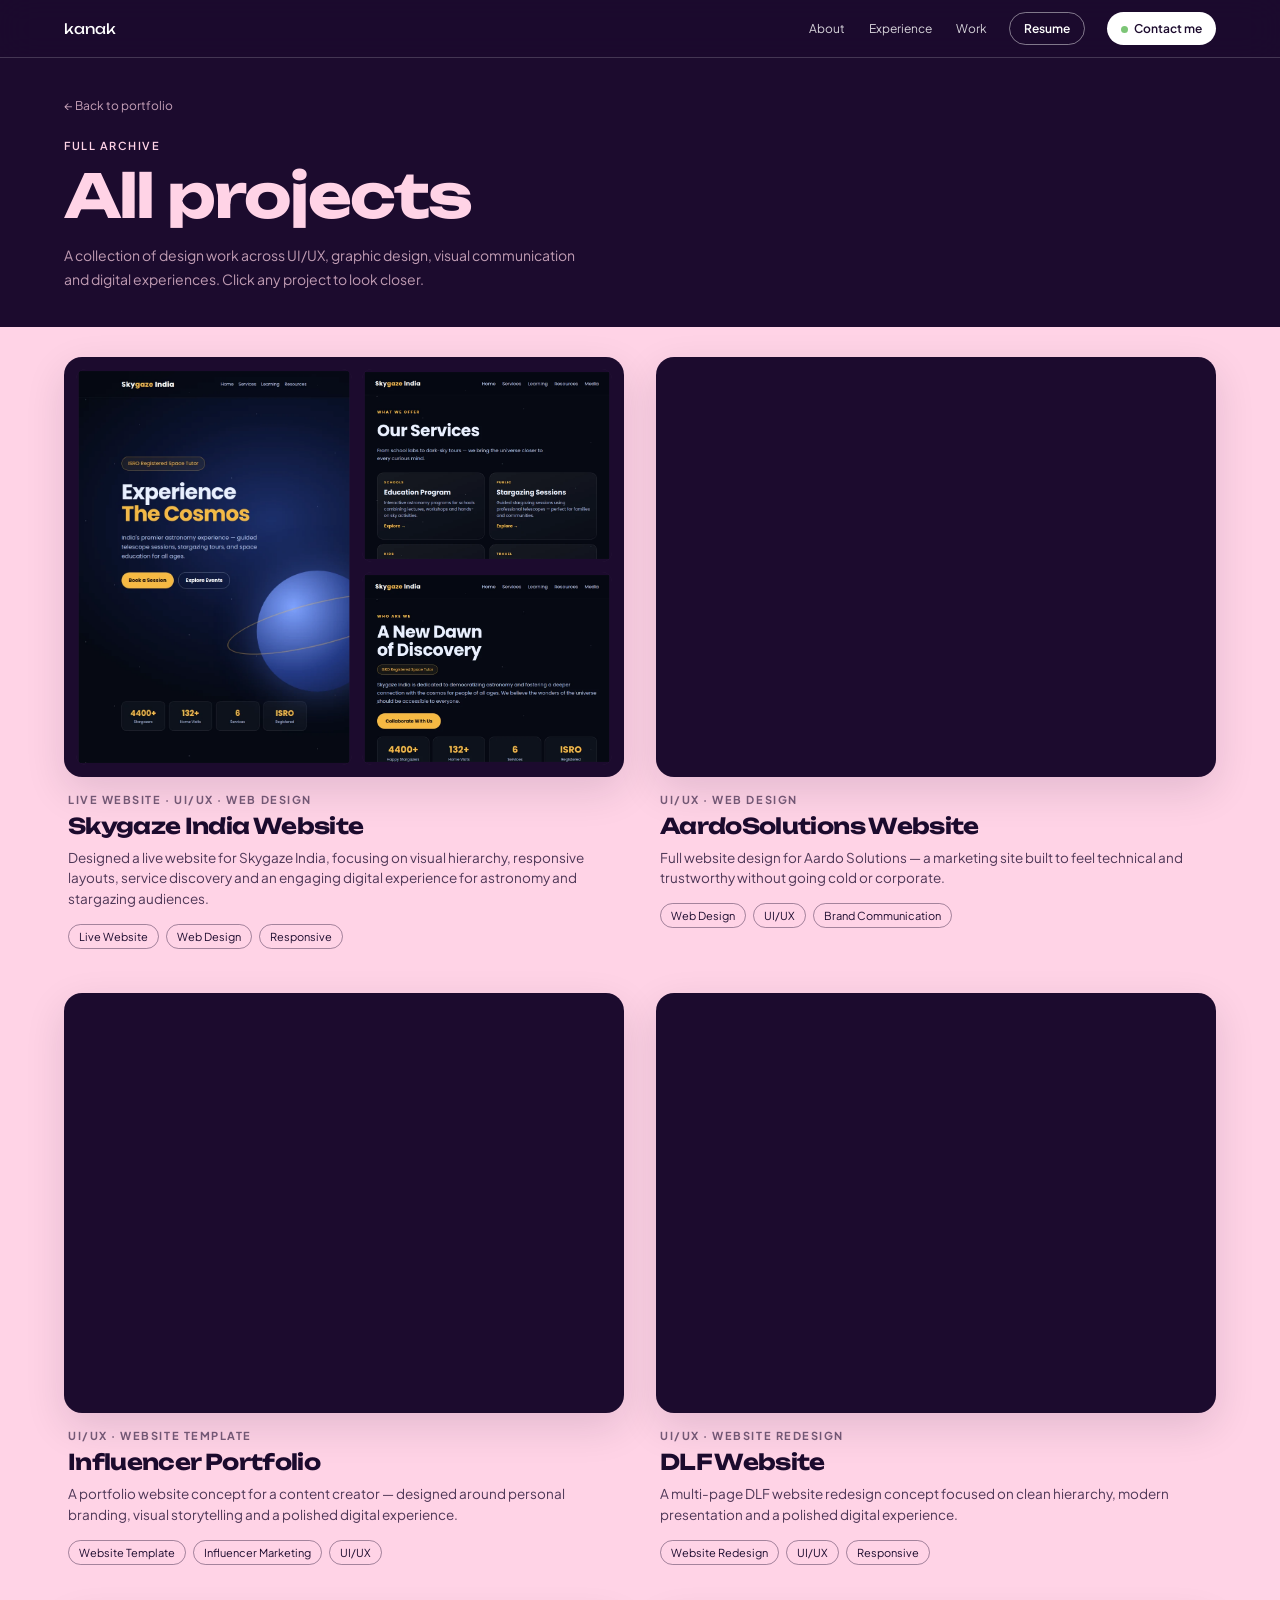
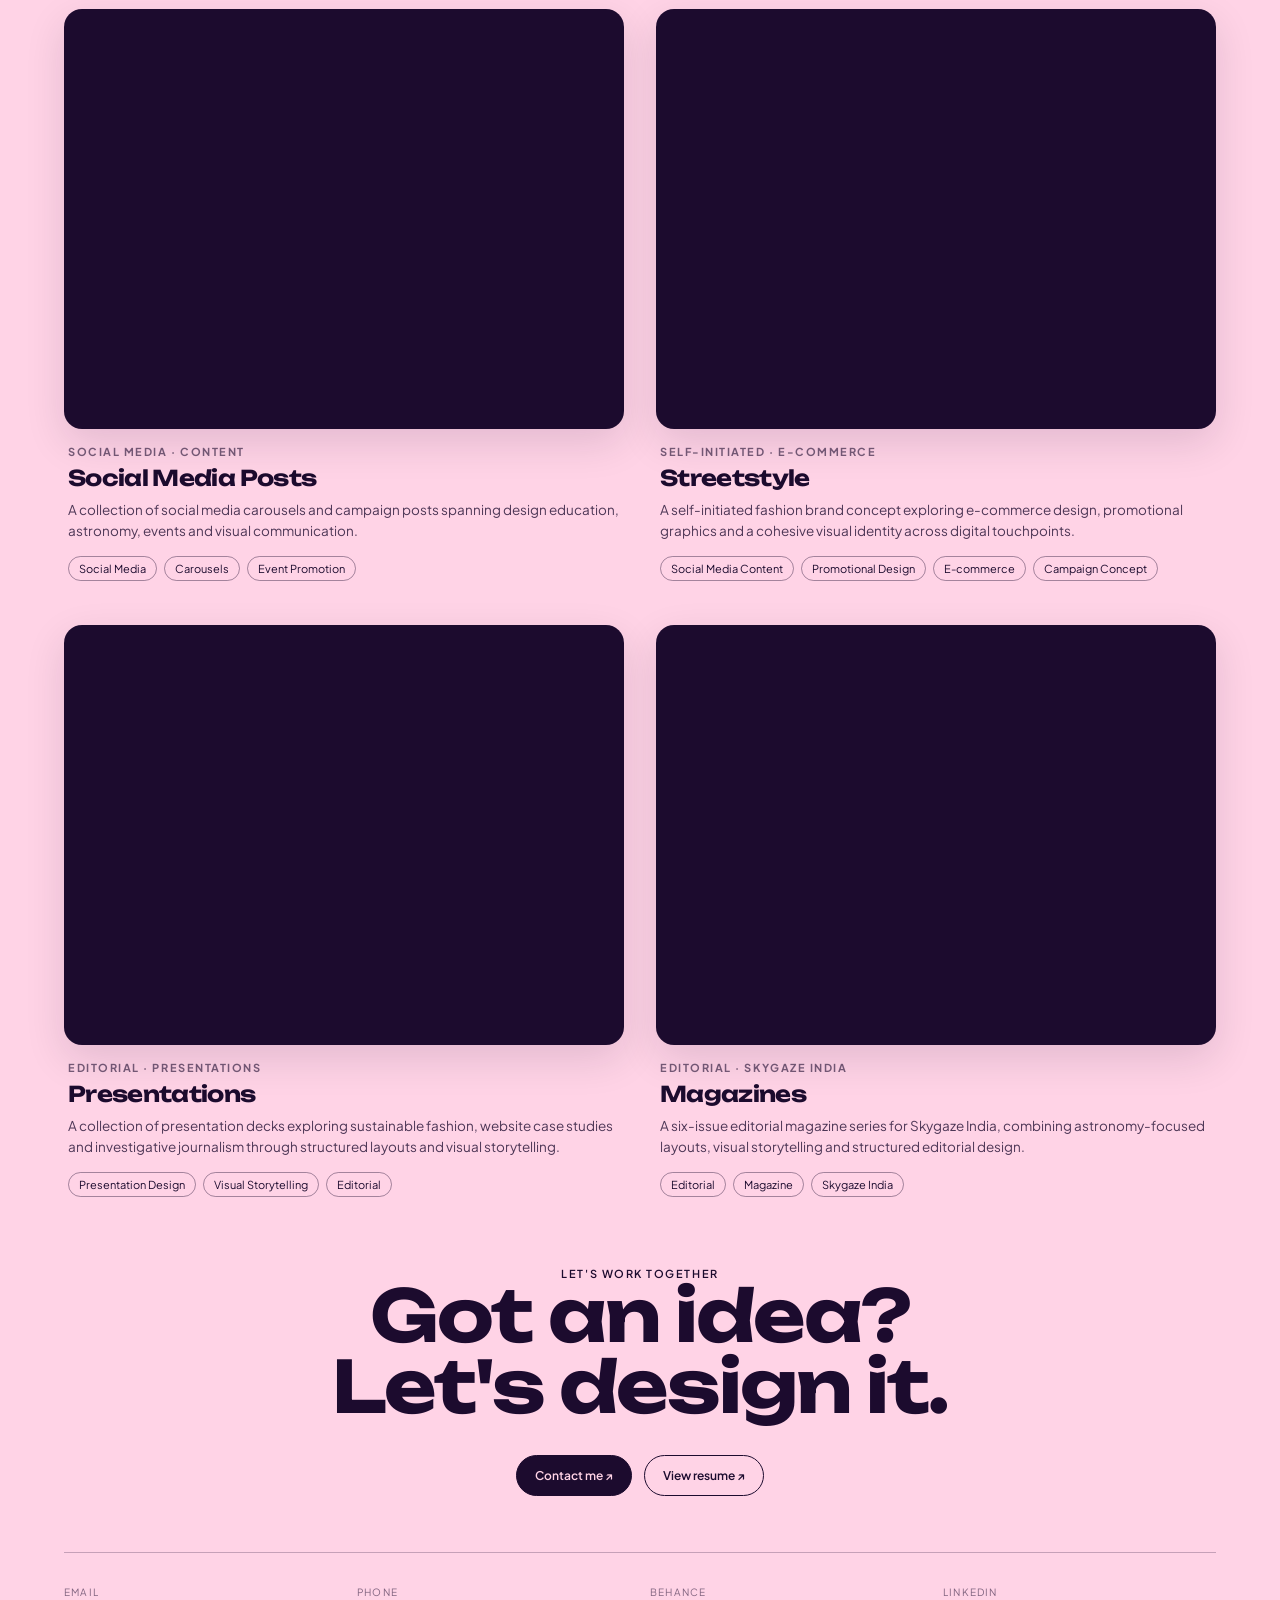
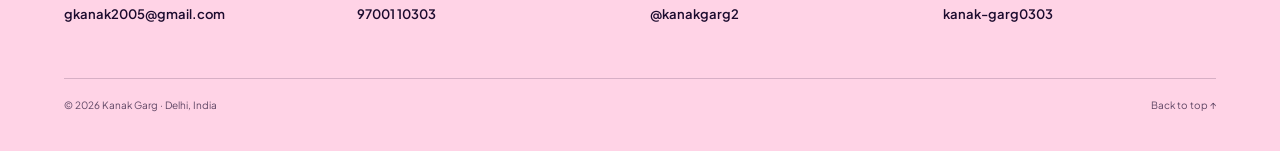
==== commit 2c784ab4: "Update portfolio" ====
--- a/projects.html
+++ b/projects.html
@@ -22,43 +22,12 @@
   <a class="back-link" href="index.html#work">← Back to portfolio</a>
   <div class="eyebrow">Full archive</div>
   <h1>All projects</h1>
-  <p>A collection of design work exploring digital experiences, visuals and brand identity.</p>
+  <p>A collection of design work across UI/UX, graphic design, visual communication and digital experiences. Click any project to look closer.</p>
 </section>
 
 <section class="section pink">
-  <div class="projects-grid">
-    <button class="proj reveal project-trigger" type="button" data-project="aardo">
-      <div class="project-frame"><img src="assets/project-gallery/aardo-cover.png" alt="Aardo Solutions Website" loading="lazy"><div class="caption"><strong>Aardo Solutions Website</strong><small>Web design</small></div><p>Official company website with brand colors &amp; typography that set a consistent identity.</p></div>
-    </button>
 
-    <button class="proj reveal project-trigger" type="button" data-project="influencer">
-      <div class="project-frame"><img src="assets/project-gallery/influencer-cover.png" alt="Influencer Portfolio" loading="lazy"><div class="caption"><strong>Influencer Portfolio</strong><small>UI/UX</small></div><p>Portfolio template for lifestyle influencers, built around visual storytelling.</p></div>
-    </button>
-
-    <button class="proj reveal project-trigger" type="button" data-project="social">
-      <div class="project-frame"><img src="assets/project-gallery/social-cover.png" alt="Social Media Posts" loading="lazy"><div class="caption"><strong>Social Media Posts</strong><small>Graphic design</small></div><p>Posters, banners and social creatives for events and campaigns.</p></div>
-    </button>
-
-    <button class="proj reveal project-trigger" type="button" data-project="skygaze">
-      <div class="project-frame"><img src="images/projects/skygaze.svg" alt="Skygaze India Website" loading="lazy"><div class="caption"><strong>Skygaze India Website</strong><small>Web design</small></div><p>Company website that established a consistent brand identity across platforms.</p></div>
-    </button>
-
-    <button class="proj reveal project-trigger" type="button" data-project="dlf">
-      <div class="project-frame"><img src="assets/project-gallery/dlf-cover.png" alt="DLF Website Redesign" loading="lazy"><div class="caption"><strong>DLF Website Redesign</strong><small>UI/UX</small></div><p>Responsive Figma wireframes aligned with brand identity and modern UI/UX standards.</p></div>
-    </button>
-
-    <button class="proj reveal project-trigger" type="button" data-project="gym">
-      <div class="project-frame"><img src="images/projects/gym.svg" alt="Gym Website and App" loading="lazy"><div class="caption"><strong>Gym Website &amp; App</strong><small>UI/UX</small></div><p>Gym website templates and a management solution for web and mobile.</p></div>
-    </button>
-
-    <button class="proj reveal project-trigger" type="button" data-project="alumni">
-      <div class="project-frame"><img src="images/projects/alumni.svg" alt="Alumni Portal" loading="lazy"><div class="caption"><strong>Alumni Portal</strong><small>UI/UX</small></div><p>College alumni portal designed to strengthen the alumni network.</p></div>
-    </button>
-
-    <button class="proj reveal project-trigger" type="button" data-project="love">
-      <div class="project-frame"><img src="images/projects/love.svg" alt="Love Languages" loading="lazy"><div class="caption"><strong>Love Languages</strong><small>Web design</small></div><p>A website built around emotional connection and user interaction.</p></div>
-    </button>
-  </div>
+  <div class="grid" id="projectsGrid"><!-- injected by script.js --></div>
 </section>
 
 <section id="contact" class="section pink contact">
@@ -80,31 +49,6 @@
 </section>
 </main>
 
-<!-- Project viewer, based on the project viewer used in the other Kanak Garg portfolio. -->
-<div class="project-modal" id="projectModal" aria-hidden="true">
-  <div class="project-modal-backdrop" data-close-project></div>
-  <div class="project-modal-panel" role="dialog" aria-modal="true" aria-labelledby="projectModalTitle">
-    <button class="project-modal-close" type="button" aria-label="Close project">×</button>
-    <div class="project-modal-head">
-      <div>
-        <div class="project-modal-kicker" id="projectModalCategory">Project</div>
-        <h2 id="projectModalTitle">Project</h2>
-      </div>
-      <div class="project-modal-counter" id="projectCounter">1 / 1</div>
-    </div>
-    <div class="project-modal-stage">
-      <button class="project-arrow project-arrow-prev" type="button" aria-label="Previous image">←</button>
-      <div class="project-slide" id="projectSlide"></div>
-      <button class="project-arrow project-arrow-next" type="button" aria-label="Next image">→</button>
-    </div>
-    <div class="project-modal-footer">
-      <p id="projectModalDescription"></p>
-      <a id="projectBehance" class="project-behance" href="#" target="_blank" rel="noopener noreferrer">View on Behance ↗</a>
-    </div>
-    <div class="project-thumbs" id="projectThumbs"></div>
-  </div>
-</div>
-
 <a class="wa" id="wa" href="https://wa.me/919700110303?text=Hi%20Kanak%2C%20I%27d%20like%20to%20talk%20about%20a%20project." target="_blank" rel="noopener noreferrer" aria-label="Chat with Kanak on WhatsApp">
   <svg viewBox="0 0 24 24" aria-hidden="true"><path d="M20.52 3.48A11.82 11.82 0 0 0 12.06 0C5.53 0 .22 5.31.22 11.84c0 2.09.55 4.13 1.6 5.92L.12 24l6.39-1.67a11.82 11.82 0 0 0 5.55 1.39h.01c6.52 0 11.83-5.31 11.83-11.84 0-3.16-1.23-6.13-3.38-8.4ZM12.07 21.7h-.01a9.83 9.83 0 0 1-5.01-1.37l-.36-.21-3.79.99 1.01-3.69-.23-.38a9.83 9.83 0 1 1 8.39 4.66Zm5.4-7.38c-.3-.15-1.77-.87-2.04-.97-.27-.1-.47-.15-.67.15-.2.3-.77.97-.94 1.17-.17.2-.35.22-.65.07-.3-.15-1.27-.47-2.42-1.49-.89-.79-1.49-1.76-1.66-2.06-.17-.3-.02-.46.13-.61.14-.14.3-.35.45-.52.15-.17.2-.3.3-.5.1-.2.05-.37-.02-.52-.07-.15-.67-1.62-.92-2.22-.24-.58-.49-.5-.67-.51h-.57c-.2 0-.52.07-.79.37-.27.3-1.04 1.02-1.04 2.49s1.07 2.89 1.22 3.09c.15.2 2.1 3.2 5.09 4.49.71.31 1.27.5 1.7.64.72.23 1.38.2 1.9.12.58-.09 1.77-.72 2.02-1.42.25-.7.25-1.3.17-1.42-.07-.12-.27-.2-.57-.35Z"/></svg>
 </a>
--- a/style.css
+++ b/style.css
@@ -1166,74 +1166,6 @@
   opacity:.65;
   margin:16px auto 0;
   text-align:center;
-}
-
-/* Normal section - no sticky scrolling */
-.work-pin{
-  position:relative;
-  height:auto;
-  margin-top:55px;
-}
-
-.work-sticky{
-  position:relative;
-  top:auto;
-  height:auto;
-  display:block;
-  overflow:visible;
-}
-
-.work-row{
-  display:flex;
-  justify-content:center;
-  align-items:flex-start;
-  gap:28px;
-  padding:0 5vw;
-  width:100%;
-  box-sizing:border-box;
-  will-change:auto;
-}
-
-.project{
-  flex:0 0 min(29vw,350px);
-  width:min(29vw,350px);
-}
-
-.project-frame{
-  background:#fff;
-  border-radius:18px;
-  box-shadow:0 14px 40px rgba(28,11,46,.12);
-  padding:10px;
-  overflow:hidden;
-  box-sizing:border-box;
-}
-
-.project-frame img{
-  display:block;
-  width:100%;
-  height:240px;
-  object-fit:cover;
-  border-radius:12px;
-  background:#eee;
-}
-
-.caption{
-  padding:12px 4px 4px;
-  display:flex;
-  justify-content:space-between;
-  gap:10px;
-  align-items:end;
-}
-
-.caption strong{
-  font-size:14px;
-  font-weight:600;
-}
-
-.caption small{
-  font-size:12px;
-  opacity:.55;
-  white-space:nowrap;
 }
 
 /* Button BELOW the cards */
@@ -1543,62 +1475,6 @@
   flex-wrap:wrap;
 }
 
-.projects-grid{
-  display:grid;
-
-  grid-template-columns:
-    repeat(4,1fr);
-
-  gap:22px;
-}
-
-.project-trigger{
-  appearance:none;
-  -webkit-appearance:none;
-  width:100%;
-  padding:0;
-  border:0;
-  background:transparent;
-  color:inherit;
-  text-align:left;
-  font:inherit;
-  cursor:pointer;
-}
-
-.proj{
-  display:block;
-
-  transition:
-    transform .4s var(--ease);
-}
-
-.proj:hover{
-  transform:translateY(-6px);
-}
-
-.proj .project-frame img{
-  height:
-    clamp(
-      140px,
-      14vw,
-      200px
-    );
-}
-
-.proj p{
-  font-size:12px;
-
-  line-height:1.6;
-
-  opacity:.68;
-
-  margin:2px 4px 6px;
-}
-
-.proj .caption{
-  padding-bottom:2px;
-}
-
 .proj-more{
   text-align:center;
 
@@ -1777,27 +1653,6 @@
     font-size:12px;
   }
 
-
-  /* Work */
-
-  .work-pin{
-    height:200vh;
-  }
-
-  .project{
-    flex-basis:76vw;
-  }
-
-  .progress{
-    bottom:78px;
-  }
-
-
-  /* Projects */
-
-  .projects-grid{
-    grid-template-columns:1fr;
-  }
 
 
   /* Contact */
@@ -1936,10 +1791,6 @@
   .service-row{grid-template-columns:48px 1fr;gap:14px;padding:18px 0}
   .service-row p{grid-column:2}
   .icon-tile{width:46px;height:46px;font-size:12px}
-  .work-pin{height:200vh}
-  .project{flex-basis:76vw}
-  .progress{bottom:78px}
-  .projects-grid{grid-template-columns:1fr}
   .contact-grid{grid-template-columns:1fr;gap:22px}
   .footer{margin-top:40px}
 }
@@ -1951,44 +1802,734 @@
   .wa{transform:scale(1)}
 }
 
-/* ---------- Project viewer ---------- */
-.project-trigger{appearance:none;-webkit-appearance:none;border:0;font:inherit;color:inherit;text-align:left;cursor:pointer;background:transparent;padding:0;width:100%}
-.project-trigger .project-frame{width:100%}
-.project-trigger:focus-visible{outline:2px solid var(--purple);outline-offset:5px;border-radius:18px}
+.wa svg{width:22px;height:22px;fill:currentColor}
+/* Make About section taller */
+#about {
+  padding-top: 110px !important;
+  padding-bottom: 140px !important;
+}
+
+@media (max-width: 760px) {
+  #about {
+    padding-top: 70px !important;
+    padding-bottom: 90px !important;
+  }
+}
+
+/* =========================================================
+   PROJECTS — filters, cards and viewers
+   (layout + behaviour carried over from the previous portfolio,
+   restyled in this site's pink / purple theme)
+   ========================================================= */
+
+.filters{
+  display:flex;
+  flex-wrap:wrap;
+  gap:10px;
+  max-width:1100px;
+  margin:0 auto 32px;
+}
+
+.filter-btn{
+  font-size:12px;
+  font-weight:600;
+  padding:9px 18px;
+  border:1px solid rgba(28,11,46,.35);
+  border-radius:999px;
+  background:transparent;
+  color:var(--purple);
+  cursor:pointer;
+  transition:background .25s var(--ease),color .25s var(--ease),border-color .25s var(--ease);
+}
+.filter-btn:hover{border-color:var(--purple)}
+.filter-btn.is-active{background:var(--purple);border-color:var(--purple);color:var(--pink)}
+
+/* =========================================================
+   SELECTED WORK — PROJECT CARDS
+   ========================================================= */
+
+.grid{
+  display:grid;
+  grid-template-columns:repeat(2,minmax(0,1fr));
+  gap:44px 32px;
+  width:100%;
+  max-width:1200px;
+  margin:0 auto;
+}
+/* All Projects: 2 columns (8 projects = 4 even rows, no centred last card) */
+
+#homeWorkGrid{
+  margin-top:50px;
+}
+
+
+/* =========================================================
+   PROJECT CARD
+   ========================================================= */
+
+.card{
+  position:relative;
+  background:#fff;
+  border-radius:22px;
+  padding:8px 8px 12px;
+  box-shadow:0 16px 36px rgba(28,11,46,.10);
+  overflow:hidden;
+
+  transform:rotate(-1.2deg);
+
+  transition:
+    transform .35s ease,
+    box-shadow .35s ease;
+}
+
+/* FIRST CARD — tilts upward to the right */
+.card:nth-child(1){
+  transform:rotate(-1.4deg);
+}
+
+/* SECOND CARD — tilts downward to the right */
+.card:nth-child(2){
+  transform:rotate(0deg);
+}
+
+/* THIRD CARD — tilts upward to the right */
+.card:nth-child(3){
+  transform:rotate(1.4deg);
+}
+
+/* Keep the same direction even when hovering */
+.card:nth-child(1):hover{
+  transform:translateY(-6px) rotate(-1.2deg);
+}
+
+.card:nth-child(2):hover{
+  transform:translateY(-6px) rotate(1deg);
+}
+
+.card:nth-child(3):hover{
+  transform:translateY(-6px) rotate(1.2deg);
+}
+
+
+/* =========================================================
+   PROJECT IMAGE
+   ========================================================= */
+
+.card-frame{
+  display:block;
+  position:relative;
+
+  width:100%;
+  aspect-ratio:4 / 3;
+
+  padding:0;
+  margin:0;
+
+  border:0;
+  border-radius:14px;
+
+  overflow:hidden;
+
+  background:#fff;
+
+  color:inherit;
+  text-align:left;
+
+  cursor:pointer;
+}
+
+.card-frame img{
+  width:100%;
+  height:100%;
+  object-fit:cover;
+  object-position:center top;
+  display:block;
+  border-radius:13px;
+  transform:none;
+  transition:transform .7s var(--ease);
+}
+
+.card:hover .card-frame img{
+  transform:scale(1.03);
+}
+
+
+/* =========================================================
+   PROJECT TITLE + CATEGORY
+   ========================================================= */
+
+.card-info{
+  display:flex;
+  justify-content:space-between;
+  align-items:center;
+
+  width:100%;
+
+  gap:10px;
+
+  margin-top:9px;
+
+  padding:0 4px;
+}
+
+.card-title{
+  margin:0;
+
+  font-size:14px;
+  line-height:1.2;
+
+  font-weight:500;
+
+  letter-spacing:-.015em;
+
+  color:#16062c;
+}
+
+.card-cat{
+  margin:0;
+
+  font-size:11px;
+  line-height:1.2;
+
+  font-weight:400;
+
+  color:#918493;
+
+  text-align:right;
+
+  white-space:nowrap;
+}
+
+
+/* =========================================================
+   FOCUS
+   ========================================================= */
+
+.card-frame:focus-visible{
+  outline:2px solid #16062c;
+  outline-offset:4px;
+}
+
+
+/* =========================================================
+   HIDDEN PROJECTS
+   ========================================================= */
+
+.card.is-hidden{
+  display:none;
+}
+
+
+/* =========================================================
+   TABLET
+   ========================================================= */
+
+@media(max-width:1000px){
+
+  .grid{
+    grid-template-columns:repeat(2,minmax(0,1fr));
+    gap:26px;
+    max-width:820px;
+  }
+
+}
+
+
+/* =========================================================
+   MOBILE
+   ========================================================= */
+
+@media(max-width:760px){
+
+  .grid{
+    grid-template-columns:1fr;
+    gap:30px;
+    max-width:480px;
+  }
+
+  #homeWorkGrid{
+    margin-top:40px;
+  }
+
+  .card{
+    border-radius:20px;
+    padding:8px 8px 11px;
+  }
+
+  .card-frame{
+    border-radius:13px;
+  }
+
+  .card-frame img{
+    border-radius:13px;
+  }
+
+  .card-info{
+    margin-top:8px;
+    padding:0 3px;
+  }
+
+  .card-title{
+    font-size:14px;
+  }
+
+  .card-cat{
+    font-size:11px;
+  }
+
+}
+
+/* =============== PROJECT VIEWER (modal) =============== */
+
 body.project-modal-open{overflow:hidden}
-.project-modal{position:fixed;inset:0;z-index:100;display:none;align-items:center;justify-content:center;padding:14px}
-.project-modal.is-open{display:flex}
-.project-modal-backdrop{position:absolute;inset:0;background:rgba(28,11,46,.78);backdrop-filter:blur(12px);-webkit-backdrop-filter:blur(12px)}
-.project-modal-panel{position:relative;z-index:1;width:min(1360px,97vw);height:min(96vh,980px);background:var(--pink);color:var(--purple);border-radius:26px;box-shadow:0 30px 100px rgba(0,0,0,.35);display:flex;flex-direction:column;overflow:hidden}
-.project-modal-close{position:absolute;right:20px;top:16px;width:44px;height:44px;border:1px solid rgba(28,11,46,.2);border-radius:50%;background:var(--pink);color:var(--purple);font-size:29px;line-height:1;cursor:pointer;z-index:4}
-.project-modal-head{display:flex;justify-content:space-between;align-items:flex-start;gap:20px;padding:24px 76px 14px 30px;flex:0 0 auto}
-.project-modal-kicker{font-size:10px;letter-spacing:.14em;text-transform:uppercase;font-weight:700;opacity:.58;margin-bottom:7px}
-.project-modal-head h2{font-family:Unbounded,sans-serif;font-size:clamp(22px,3vw,38px);line-height:1.05;margin:0}
-.project-modal-counter{font-size:13px;opacity:.6;white-space:nowrap;padding-top:5px}
-.project-modal-stage{min-height:0;flex:1;display:grid;grid-template-columns:58px minmax(0,1fr) 58px;align-items:center;gap:8px;padding:0 14px 6px}
-.project-slide{height:100%;min-width:0;display:flex;align-items:center;justify-content:center;overflow:hidden;background:rgba(255,255,255,.30);border-radius:18px}
-.project-modal-image{display:none;max-width:96%;max-height:96%;width:auto;height:auto;object-fit:contain;user-select:none}
-.project-modal-image.is-active{display:block}
-.project-arrow{width:48px;height:48px;border:1px solid rgba(28,11,46,.22);border-radius:50%;background:transparent;color:var(--purple);cursor:pointer;font-size:22px;display:grid;place-items:center;justify-self:center}
+
+.project-modal{
+  position:fixed;
+  inset:0;
+  z-index:9999;
+  display:grid;
+  place-items:center;
+  padding:24px;
+  opacity:0;
+  visibility:hidden;
+  pointer-events:none;
+  transition:opacity .25s ease,visibility .25s ease;
+}
+.project-modal.is-open{opacity:1;visibility:visible;pointer-events:auto}
+
+.project-modal-backdrop{
+  position:absolute;
+  inset:0;
+  background:rgba(28,11,46,.8);
+  backdrop-filter:blur(10px);
+  -webkit-backdrop-filter:blur(10px);
+}
+
+.project-modal-dialog{
+  position:relative;
+  z-index:1;
+  width:min(1280px,96vw);
+  height:min(94vh,1080px);
+  display:flex;
+  flex-direction:column;
+  overflow:hidden;
+  border-radius:24px;
+  background:var(--pink);
+  color:var(--purple);
+  box-shadow:0 30px 100px rgba(0,0,0,.4);
+}
+
+.project-modal-head{
+  flex:0 0 auto;
+  display:flex;
+  justify-content:space-between;
+  align-items:center;
+  gap:20px;
+  padding:18px 24px;
+  border-bottom:1px solid rgba(28,11,46,.14);
+  background:var(--pink);
+}
+.project-modal-heading{display:flex;align-items:center;gap:16px;min-width:0}
+.project-modal-kicker{
+  margin:0 0 5px;
+  font-size:10px;
+  font-weight:700;
+  text-transform:uppercase;
+  letter-spacing:.14em;
+  opacity:.58;
+}
+.project-modal-head h2{font-size:clamp(17px,2.1vw,26px);line-height:1.1;letter-spacing:-.03em}
+
+.project-modal-close{
+  flex:0 0 auto;
+
+  width:42px;
+  height:42px;
+
+  display:grid;
+  place-items:center;
+
+  padding:0;
+
+  border:1px solid rgba(28,11,46,.25);
+  border-radius:50%;
+
+  background:transparent;
+  color:var(--purple);
+
+  font-size:27px;
+  line-height:1;
+
+  cursor:pointer;
+
+  transition:background .2s ease,color .2s ease;
+}
+
+.project-modal-close:hover{
+  background:var(--purple);
+  color:var(--pink);
+}
+
+.project-back-posts{
+  display:none;
+  flex:0 0 auto;
+  align-items:center;
+  gap:5px;
+  padding:7px 12px;
+  border:1px solid rgba(28,11,46,.25);
+  border-radius:999px;
+  background:transparent;
+  color:var(--purple);
+  font-size:11px;
+  font-weight:600;
+  cursor:pointer;
+  transition:background .2s ease,color .2s ease;
+}
+.project-back-posts:hover{background:var(--purple);color:var(--pink)}
+
+.project-modal-viewer{
+  position:relative;
+  flex:1 1 auto;
+  min-height:0;
+  display:flex;
+  align-items:center;
+  background:rgba(255,255,255,.38);
+}
+.project-slide-wrap{
+  width:100%;
+  height:100%;
+  overflow:auto;
+  display:flex;
+  justify-content:center;
+  align-items:flex-start;
+  padding:24px 72px;
+  scrollbar-width:thin;
+  scrollbar-color:rgba(28,11,46,.35) transparent;
+}
+.project-slide{width:max-content;max-width:100%;margin:0 auto}
+
+.project-page-image{
+  display:none;
+  width:auto;
+  max-width:100%;
+  height:auto;
+  margin:0 auto;
+  user-select:none;
+  -webkit-user-drag:none;
+  background:#fff;
+  box-shadow:0 14px 45px rgba(28,11,46,.22);
+}
+.project-page-image.is-active{display:block}
+
+.project-page-video{
+  display:none;
+  width:auto;
+  max-width:100%;
+  max-height:calc(94vh - 170px);
+  margin:0 auto;
+  background:#000;
+  box-shadow:0 14px 45px rgba(28,11,46,.22);
+}
+.project-page-video.is-active{display:block}
+
+.project-arrow{
+  position:absolute;
+  z-index:4;
+  top:50%;
+  transform:translateY(-50%);
+  width:48px;height:48px;
+  display:grid;
+  place-items:center;
+  border:1px solid rgba(28,11,46,.25);
+  border-radius:50%;
+  background:rgba(255,211,230,.92);
+  color:var(--purple);
+  font-size:24px;
+  cursor:pointer;
+  transition:background .2s ease,color .2s ease;
+}
 .project-arrow:hover{background:var(--purple);color:var(--pink)}
-.project-modal-footer{display:flex;justify-content:space-between;align-items:center;gap:24px;padding:12px 30px 8px;flex:0 0 auto}
-.project-modal-footer p{font-size:12px;line-height:1.5;opacity:.68;margin:0;max-width:820px}
-.project-behance{font-size:12px;font-weight:700;white-space:nowrap;border-bottom:1px solid currentColor;padding-bottom:2px}
-.project-thumbs{display:flex;gap:9px;overflow-x:auto;padding:7px 30px 15px;flex:0 0 auto;scrollbar-width:thin}
-.project-thumb{width:72px;height:50px;padding:2px;border:1px solid rgba(28,11,46,.16);border-radius:7px;background:#fff;opacity:.58;cursor:pointer;flex:0 0 auto;overflow:hidden}
-.project-thumb.is-active{opacity:1;border:2px solid var(--purple)}
-.project-thumb img{width:100%;height:100%;object-fit:cover;border-radius:4px}
+.project-arrow-prev{left:18px}
+.project-arrow-next{right:18px}
+
+.project-modal-foot{
+  flex:0 0 auto;
+  display:flex;
+  align-items:center;
+  gap:18px;
+  flex-wrap:wrap;
+  padding:12px 24px;
+  border-top:1px solid rgba(28,11,46,.14);
+  background:var(--pink);
+  font-size:11px;
+  font-weight:500;
+}
+.project-modal-foot span:nth-child(2){opacity:.62}
+.project-modal-foot a{
+  margin-left:auto;
+  font-weight:700;
+  border-bottom:1px solid currentColor;
+  padding-bottom:2px;
+}
+
+
+/* =============== COLLECTIONS (posts · presentations · magazines) =============== */
+
+.posts-modal-dialog,
+.magazines-modal-dialog{width:min(1180px,96vw);height:min(90vh,900px)}
+
+.posts-collection-wrap{flex:1 1 auto;min-height:0;overflow:auto;padding:28px 30px 34px}
+.posts-collection-intro{
+  display:flex;
+  align-items:baseline;
+  justify-content:space-between;
+  gap:20px;
+  margin-bottom:24px;
+  font-size:12px;
+  opacity:.9;
+}
+.posts-collection-intro p{margin:0;font-size:13px;font-weight:700;letter-spacing:.03em}
+.posts-collection-intro span{opacity:.65}
+
+.posts-collection-grid{display:grid;grid-template-columns:repeat(3,minmax(0,1fr));gap:22px}
+.post-collection-card{min-width:0;cursor:pointer;outline:none}
+.post-collection-cover{
+  position:relative;
+  aspect-ratio:1/1;
+  overflow:hidden;
+  border-radius:16px;
+  background:#fff;
+  border:1px solid rgba(28,11,46,.12);
+}
+.post-collection-cover img{width:100%;height:100%;object-fit:cover;transition:transform .55s var(--ease)}
+.post-collection-card:hover .post-collection-cover img,
+.post-collection-card:focus-visible .post-collection-cover img{transform:scale(1.035)}
+.post-collection-card:focus-visible .post-collection-cover{outline:2px solid var(--purple);outline-offset:3px}
+
+.post-slide-count,
+.post-open-label{
+  position:absolute;
+  bottom:12px;
+  padding:6px 10px;
+  border-radius:999px;
+  font-size:10px;
+  font-weight:600;
+  letter-spacing:.04em;
+  background:rgba(28,11,46,.82);
+  color:var(--pink);
+}
+.post-slide-count{left:12px}
+.post-open-label{
+  right:12px;
+  opacity:0;
+  transform:translateY(4px);
+  transition:opacity .25s var(--ease),transform .25s var(--ease);
+}
+.post-collection-card:hover .post-open-label,
+.post-collection-card:focus-visible .post-open-label{opacity:1;transform:translateY(0)}
+
+.post-collection-info{padding:14px 2px 0}
+.post-collection-info h3{margin:5px 0 7px;font-size:15px;line-height:1.2;letter-spacing:-.02em}
+.post-collection-info > span{display:block;font-size:11px;opacity:.65}
+.post-collection-number{margin:0;font-size:10px;font-weight:700;text-transform:uppercase;letter-spacing:.1em;opacity:.6}
+
+.magazine-cover{aspect-ratio:3/4}
+.magazine-cover img{object-fit:cover;object-position:center top}
+.presentation-collection-card .post-collection-cover{aspect-ratio:16/9}
+.presentation-collection-card .post-collection-cover img{object-position:center}
+.magazine-pdf-frame{
+  display:block;
+  width:min(1100px,100%);
+  height:100%;
+  min-height:72vh;
+  border:0;
+  margin:0 auto;
+  background:#fff;
+}
+
+@media(max-width:900px){
+  .posts-collection-grid{grid-template-columns:repeat(2,minmax(0,1fr))}
+  .magazines-modal-dialog{height:96vh}
+}
 
 @media(max-width:760px){
   .project-modal{padding:8px}
-  .project-modal-panel{width:100%;height:96vh;border-radius:18px}
-  .project-modal-head{padding:18px 56px 12px 18px}
-  .project-modal-head h2{font-size:clamp(20px,7vw,30px)}
-  .project-modal-stage{grid-template-columns:40px minmax(0,1fr) 40px;padding:0 6px 4px}
-  .project-arrow{width:36px;height:36px;font-size:18px}
-  .project-modal-footer{display:block;padding:10px 18px 6px}
-  .project-modal-footer p{margin-bottom:8px}
-  .project-thumbs{padding:6px 18px 12px}
-  .project-thumb{width:62px;height:44px}
-}
-.wa svg{width:22px;height:22px;fill:currentColor}
+  .project-modal-dialog{width:100%;height:96vh;border-radius:16px}
+  .project-modal-head{padding:14px 16px}
+  .project-slide-wrap{padding:14px 48px}
+  .project-arrow{width:38px;height:38px;font-size:20px}
+  .project-arrow-prev{left:7px}
+  .project-arrow-next{right:7px}
+  .project-modal-foot{padding:10px 14px;gap:8px}
+  .project-modal-foot span:nth-child(2){display:none}
+}
+
+@media(max-width:600px){
+  .posts-modal-dialog{height:96vh}
+  .posts-collection-wrap{padding:20px 16px 26px}
+  .posts-collection-intro{display:block;margin-bottom:18px}
+  .posts-collection-intro span{display:block;margin-top:5px}
+  .posts-collection-grid{grid-template-columns:1fr;gap:28px}
+  .project-modal-heading{gap:9px}
+  .project-back-posts{font-size:10px;padding:6px 9px}
+  .magazine-pdf-frame{min-height:76vh}
+}
+
+
+
+/* =========================================================
+   MOBILE HERO — final override (phone, centre aligned)
+   Order: navbar → UI/UX DESIGNER → GRAPHIC DESIGN → card
+          → DIGITAL DESIGN → BRAND IDENTITY
+   ========================================================= */
+@media (max-width:760px){
+
+  .hero{
+    display:flex;
+    flex-direction:column;
+    align-items:center;
+    justify-content:center;
+    gap:16px;
+    min-height:100svh;
+    padding:calc(var(--nav-h) + 26px) 20px 110px;
+    text-align:center;
+  }
+
+  /* words join the hero's flex column so they can be ordered around the card */
+  .hero-words{
+    display:contents;
+  }
+
+  .hero-word{
+    position:static !important;
+    width:auto;
+    max-width:100%;
+    padding:.08em 0;
+    transform:none !important;       /* beats scroll-parallax inline style */
+    text-align:center !important;
+    white-space:nowrap;
+    font-size:clamp(18px,6.4vw,30px) !important;
+  }
+
+  .hero-word:nth-child(1){order:1}   /* UI/UX DESIGNER   */
+  .hero-word:nth-child(3){order:2}   /* GRAPHIC DESIGN   */
+  .badge-wrap{order:3}               /* ID card          */
+  .hero-word:nth-child(2){order:4}   /* DIGITAL DESIGN   */
+  .hero-word:nth-child(4){order:5}   /* BRAND IDENTITY   */
+
+  .badge-wrap{
+    --w:min(66vw,260px);
+    margin:46px auto 8px;            /* room for the lanyard */
+  }
+
+  .badge-wrap::before{
+    top:-42px;
+    height:50px;
+  }
+
+  .hero-footer{
+    bottom:16px;
+    left:20px;
+    right:20px;
+    flex-direction:column;
+    align-items:center;
+    gap:10px;
+    text-align:center;
+  }
+
+  .type-text{
+    max-width:none;
+    text-align:center;
+  }
+}
+
+
+/* =========================================================
+   WORK CARDS — collage thumbnails (same look as the social media portfolio)
+   ========================================================= */
+.grid{align-items:start;gap:44px 32px}
+.work-card{min-width:0}
+
+.card-frame.collage{
+  display:grid;gap:10px;padding:12px;
+  background:var(--purple);
+  aspect-ratio:4/3;
+  border-radius:18px;
+  box-shadow:0 14px 40px rgba(28,11,46,.12);
+  position:relative;
+  overflow:hidden;
+}
+.collage .tile{margin:0;min-width:0;min-height:0;overflow:hidden;border-radius:10px;background:rgba(255,255,255,.08);position:relative}
+.collage .tile img{position:absolute;inset:0;width:100%;height:100%;object-fit:cover;object-position:center top;border-radius:0;transform:scale(1.01)}
+.work-card:hover .collage .tile img{transform:scale(1.05)}
+.collage .tile img{transition:transform .7s var(--ease)}
+.collage .tile.is-missing img{display:none}
+
+.lay-trio{grid-template-columns:minmax(0,1.1fr) minmax(0,1fr);grid-template-rows:minmax(0,1fr) minmax(0,1fr);grid-template-areas:"a b" "a c"}
+.lay-solo{grid-template-columns:minmax(0,1fr);grid-template-rows:minmax(0,1fr);grid-template-areas:"a"}
+
+.project-view-trigger.collage::after{
+  content:'View project →';position:absolute;right:16px;bottom:16px;z-index:3;
+  font-size:11px;font-weight:600;letter-spacing:.04em;color:var(--purple);
+  background:var(--pink);padding:7px 12px;border-radius:999px;
+  opacity:0;transform:translateY(4px);
+  transition:opacity .25s var(--ease),transform .25s var(--ease);
+}
+.project-view-trigger.collage:hover::after,
+.project-view-trigger.collage:focus-visible::after{opacity:1;transform:translateY(0)}
+@media(hover:none){.project-view-trigger.collage::after{display:none}}
+
+.campaign-info{margin-top:16px;padding:0 4px;color:var(--purple)}
+.camp-kicker{display:block;font-size:11px;font-weight:700;letter-spacing:.14em;text-transform:uppercase;opacity:.6}
+.camp-name{
+  font-family:Unbounded,sans-serif;font-weight:700;
+  font-size:clamp(17px,1.7vw,22px);line-height:1.1;letter-spacing:-.03em;margin:8px 0 10px;
+}
+.camp-desc{font-size:13.5px;line-height:1.55;opacity:.78;margin:0 0 14px}
+.camp-tags{list-style:none;display:flex;flex-wrap:wrap;gap:7px;margin:0;padding:0}
+.camp-tags li{font-size:11px;border:1px solid rgba(28,11,46,.4);border-radius:999px;padding:5px 10px}
+
+@media(max-width:760px){
+  .grid{gap:40px}
+  .camp-desc{font-size:13.5px}
+}
+
+
+/* =========================================================
+   LIVE WEBSITE CARD (Skygaze India) — opens external site
+   ========================================================= */
+a.card-frame.collage.project-live-trigger{text-decoration:none;color:inherit;cursor:pointer}
+.project-live-trigger.collage::after{
+  content:'Visit live website ↗';position:absolute;right:16px;bottom:16px;z-index:3;
+  font-size:11px;font-weight:600;letter-spacing:.04em;color:var(--purple);
+  background:var(--pink);padding:7px 12px;border-radius:999px;
+  opacity:0;transform:translateY(4px);
+  transition:opacity .25s var(--ease),transform .25s var(--ease);
+}
+.project-live-trigger.collage:hover::after,
+.project-live-trigger.collage:focus-visible::after{opacity:1;transform:translateY(0)}
+@media(hover:none){.project-live-trigger.collage::after{display:none}}
+
+/* =========================================================
+   HOMEPAGE SELECTED WORK — 3 columns / 1 row on desktop + tablet
+   (All Projects page keeps its own 2-column grid)
+   ========================================================= */
+#homeWorkGrid{grid-template-columns:repeat(3,minmax(0,1fr))}
+
+@media(min-width:761px) and (max-width:1000px){
+  #homeWorkGrid{grid-template-columns:repeat(3,minmax(0,1fr));gap:16px;max-width:100%}
+  #homeWorkGrid .card-frame.collage{padding:7px;gap:6px;border-radius:14px}
+  #homeWorkGrid .collage .tile{border-radius:7px}
+  #homeWorkGrid .campaign-info{margin-top:12px;padding:0 2px}
+  #homeWorkGrid .camp-kicker{font-size:9px;letter-spacing:.1em}
+  #homeWorkGrid .camp-name{font-size:14px;margin:6px 0 8px}
+  #homeWorkGrid .camp-desc{font-size:11.5px;line-height:1.5;margin:0 0 10px}
+  #homeWorkGrid .camp-tags{gap:5px}
+  #homeWorkGrid .camp-tags li{font-size:9.5px;padding:4px 7px}
+  #homeWorkGrid .project-view-trigger.collage::after,
+  #homeWorkGrid .project-live-trigger.collage::after{font-size:9.5px;padding:5px 9px;right:10px;bottom:10px}
+}
+
+@media(max-width:760px){
+  #homeWorkGrid{grid-template-columns:1fr}
+}
